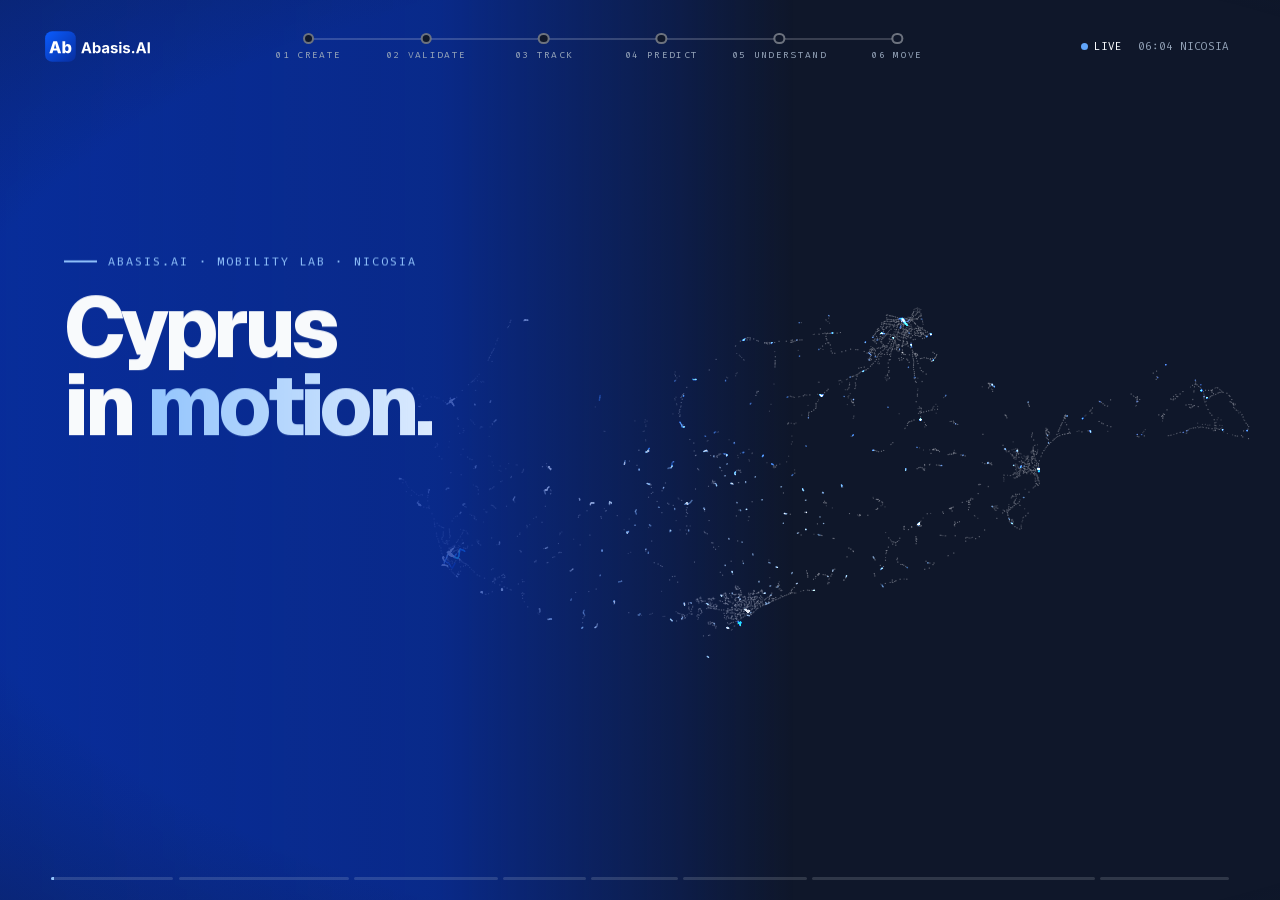
==== show/index.html @ db2552d0 "Cyprus in Motion expo kit: website, show, game and print Showcase site with all 12 Abasis.AI transpo" ====
<!doctype html>
<html lang="en">
<head>
<meta charset="utf-8">
<meta name="viewport" content="width=device-width, initial-scale=1">
<title>Cyprus in Motion — Show</title>
<link rel="icon" href="../assets/abasis-icon.svg">
<link rel="stylesheet" href="../expo.css">
<style>
  /* 1u = 1% of a 16:9 frame that fits the screen, so the show scales to any display */
  :root { --u: min(1vw, 1.7778vh); }
  html, body { overflow: hidden; background: var(--night); }
  body { cursor: none; }
  body.cursor { cursor: default; }
  #map { position: fixed; inset: 0; width: 100vw; height: 100vh; }
  #veil, #shade { position: fixed; inset: 0; pointer-events: none; }
  #veil { background: linear-gradient(90deg, rgba(8,46,159,.96) 0%, rgba(8,46,159,.82) 34%, rgba(8,46,159,0) 62%); }
  #shade { background: radial-gradient(90% 80% at 50% 50%, rgba(15,23,42,.72), rgba(15,23,42,.92)); }
  #edge { position: fixed; inset: 0; pointer-events: none; background: radial-gradient(130% 100% at 65% 50%, transparent 55%, rgba(15,23,42,.85) 100%); }

  header { position: fixed; top: calc(var(--u) * 2); left: calc(var(--u) * 4); right: calc(var(--u) * 4); display: flex; align-items: center; justify-content: space-between; z-index: 5; }
  .logo { height: calc(var(--u) * 3.2); margin-left: calc(var(--u) * -.9); }
  #line { position: relative; width: calc(var(--u) * 46); height: calc(var(--u) * 3); }
  #line .rail { position: absolute; left: 0; right: 0; top: calc(var(--u) * .9); height: 2px; background: rgba(248,250,252,.18); }
  #line .stop { position: absolute; top: 0; transform: translateX(-50%); display: flex; flex-direction: column; align-items: center; gap: calc(var(--u) * .35); }
  #line .stop i { width: calc(var(--u) * .9); height: calc(var(--u) * .9); border-radius: 50%; border: 2px solid rgba(248,250,252,.4); background: var(--night); margin-top: calc(var(--u) * .45); }
  #line .stop span { font-family: var(--mono); font-size: calc(var(--u) * .74); letter-spacing: .14em; text-transform: uppercase; color: var(--muted); white-space: nowrap; }
  #line .stop.on i { background: var(--blue); border-color: var(--blue-soft); box-shadow: 0 0 0 calc(var(--u) * .35) rgba(10,92,255,.35); }
  #line .stop.on span { color: var(--ink); }
  #line .bus { position: absolute; top: calc(var(--u) * .05); width: calc(var(--u) * 2.2); height: calc(var(--u) * 1.5); transform: translateX(-50%); border-radius: calc(var(--u) * .35); background: #fff; box-shadow: 0 0 calc(var(--u) * 1) rgba(147,197,253,.8); }
  #line .bus::before { content: ""; position: absolute; left: 12%; right: 12%; top: 22%; height: 32%; background: repeating-linear-gradient(90deg, var(--blue) 0 22%, transparent 22% 33%); }
  #clock { font-family: var(--mono); font-size: calc(var(--u) * .85); color: var(--muted); display: flex; gap: calc(var(--u) * 1.2); align-items: center; min-width: calc(var(--u) * 14); justify-content: flex-end; }
  #clock .live { color: var(--ink); display: inline-flex; align-items: center; gap: calc(var(--u) * .5); }
  #clock .live::before { content: ""; width: calc(var(--u) * .55); height: calc(var(--u) * .55); border-radius: 50%; background: var(--blue-mid); }

  #qr { position: fixed; right: calc(var(--u) * 3); bottom: calc(var(--u) * 2.6); z-index: 5; display: flex; align-items: center; gap: calc(var(--u) * 1); padding: calc(var(--u) * .7); padding-right: calc(var(--u) * 1.4); border-radius: calc(var(--u) * 1); background: rgba(248,250,252,.96); color: var(--on-light); box-shadow: 0 calc(var(--u) * 1) calc(var(--u) * 3) rgba(0,0,0,.35); }
  #qr img { width: calc(var(--u) * 6.2); height: calc(var(--u) * 6.2); display: block; }
  #qr b { display: block; font-size: calc(var(--u) * 1.05); letter-spacing: -.01em; }
  #qr span { font-family: var(--mono); font-size: calc(var(--u) * .7); color: #475569; }

  footer { position: fixed; left: calc(var(--u) * 4); right: calc(var(--u) * 4); bottom: calc(var(--u) * 1.6); display: flex; gap: calc(var(--u) * .4); z-index: 5; }
  footer div { height: 3px; background: rgba(248,250,252,.14); border-radius: 3px; overflow: hidden; }
  footer div i { display: block; height: 100%; width: 0; background: var(--blue-soft); }
  #hint { position: fixed; bottom: calc(var(--u) * 2.4); left: calc(var(--u) * 4); font-family: var(--mono); font-size: calc(var(--u) * .7); color: var(--muted); z-index: 6; opacity: 0; }
  body.cursor #hint { opacity: 1; }
  body.paused #hint::after { content: " · PAUSED"; color: var(--accent); }

  /* scene layout */
  .scene { position: fixed; inset: 0; z-index: 4; pointer-events: none; }
  .scene [data-in] { opacity: 0; will-change: opacity, transform; }
  .col-left { position: absolute; left: calc(var(--u) * 5); top: 52%; transform: translateY(-50%); width: calc(var(--u) * 41); }
  .col-right { position: absolute; right: calc(var(--u) * 4); top: 49%; transform: translateY(-50%); width: calc(var(--u) * 47); }
  .center { position: absolute; left: 50%; top: 52%; transform: translate(-50%, -50%); width: calc(var(--u) * 86); text-align: center; }
  .kicker { font-size: calc(var(--u) * .92); margin-bottom: calc(var(--u) * 1.6); display: flex; align-items: center; gap: calc(var(--u) * .8); }
  .center .kicker { justify-content: center; }
  .kicker::before { content: ""; width: calc(var(--u) * 2.6); height: 2px; background: currentColor; }
  h1 { font-weight: 800; font-size: calc(var(--u) * 6.6); line-height: .92; letter-spacing: -.055em; margin: 0 0 calc(var(--u) * 2.2); }
  h2 { font-weight: 800; font-size: calc(var(--u) * 3.9); line-height: 1.02; letter-spacing: -.045em; margin: 0 0 calc(var(--u) * 1.9); }
  h1 em, h2 em, .em { font-style: normal; background: linear-gradient(90deg, #93c5fd, #dbeafe); -webkit-background-clip: text; background-clip: text; color: transparent; }
  .lede { font-size: calc(var(--u) * 1.45); line-height: 1.45; color: var(--text-2); margin: 0 0 calc(var(--u) * 2.4); max-width: calc(var(--u) * 39); }
  .center .lede { margin-left: auto; margin-right: auto; max-width: calc(var(--u) * 60); }
  .note { font-family: var(--mono); font-size: calc(var(--u) * .74); color: var(--muted); line-height: 1.65; max-width: calc(var(--u) * 40); }
  .center .note { margin: 0 auto; max-width: calc(var(--u) * 56); }
  .stats { display: flex; gap: calc(var(--u) * 3); margin-bottom: calc(var(--u) * 2.4); }
  .center .stats { justify-content: center; }
  .stat b { display: block; font-weight: 800; font-size: calc(var(--u) * 3.1); letter-spacing: -.045em; font-variant-numeric: tabular-nums; line-height: 1.05; }
  .stat span { font-family: var(--mono); font-size: calc(var(--u) * .74); color: var(--blue-soft); text-transform: uppercase; letter-spacing: .14em; }
  .mega { font-weight: 800; font-size: calc(var(--u) * 7.6); letter-spacing: -.06em; line-height: 1; font-variant-numeric: tabular-nums; }
  .mega-sub { font-family: var(--mono); font-size: calc(var(--u) * 1.05); letter-spacing: .16em; text-transform: uppercase; color: var(--blue-soft); margin: calc(var(--u) * 1) 0 calc(var(--u) * 2.4); }
  .steps { list-style: none; padding: 0; margin: 0 0 calc(var(--u) * 2.2); counter-reset: s; }
  .steps li { display: flex; gap: calc(var(--u) * 1.1); align-items: flex-start; font-size: calc(var(--u) * 1.32); line-height: 1.38; margin-bottom: calc(var(--u) * 1.05); }
  .steps li::before { counter-increment: s; content: counter(s); flex: none; width: calc(var(--u) * 2.1); height: calc(var(--u) * 2.1); border-radius: 50%; background: var(--blue); display: grid; place-items: center; font-family: var(--mono); font-size: calc(var(--u) * .85); font-weight: 600; margin-top: calc(var(--u) * -.15); }
  .pill { display: inline-flex; align-items: center; gap: calc(var(--u) * .6); font-family: var(--mono); font-size: calc(var(--u) * .78); padding: calc(var(--u) * .5) calc(var(--u) * 1.1); border-radius: 99px; background: rgba(147,197,253,.14); color: var(--blue-pale); border: 1px solid rgba(147,197,253,.32); margin: 0 calc(var(--u) * .6) calc(var(--u) * 1.4) 0; }
  .pill::before { content: ""; width: calc(var(--u) * .55); height: calc(var(--u) * .55); border-radius: 50%; background: var(--blue-mid); }
  .chip { display: inline-block; font-family: var(--mono); font-size: calc(var(--u) * .78); padding: calc(var(--u) * .45) calc(var(--u) * .9); border-radius: calc(var(--u) * .4); background: var(--ink); color: var(--on-light); font-weight: 600; }

  /* media frames */
  .browser { border-radius: calc(var(--u) * .9); overflow: hidden; background: #0b1220; box-shadow: 0 calc(var(--u) * 3) calc(var(--u) * 7) rgba(0,0,0,.55), 0 0 0 1px rgba(255,255,255,.1); }
  .browser .bar { height: calc(var(--u) * 2.2); display: flex; align-items: center; gap: calc(var(--u) * .5); padding: 0 calc(var(--u) * 1); background: #1e293b; }
  .browser .bar i { width: calc(var(--u) * .72); height: calc(var(--u) * .72); border-radius: 50%; background: #475569; }
  .browser .bar span { margin-left: calc(var(--u) * 1); flex: 1; height: calc(var(--u) * 1.35); border-radius: calc(var(--u) * .7); background: #0f172a; font-family: var(--mono); font-size: calc(var(--u) * .72); color: var(--text-2); display: flex; align-items: center; padding-left: calc(var(--u) * 1); }
  .browser .view { position: relative; aspect-ratio: 16 / 10; overflow: hidden; background: #fff; }
  .browser .view > * { position: absolute; inset: 0; width: 100%; height: 100%; object-fit: cover; object-position: top; }
  .paper { background: #fff; border-radius: calc(var(--u) * .4); box-shadow: 0 calc(var(--u) * 3) calc(var(--u) * 6) rgba(0,0,0,.5); overflow: hidden; }
  .paper img { display: block; width: 100%; }
  .caption { font-family: var(--mono); font-size: calc(var(--u) * .74); color: var(--blue-soft); margin-top: calc(var(--u) * 1); }

  .phone { position: absolute; width: calc(var(--u) * 17); height: calc(var(--u) * 32); border-radius: calc(var(--u) * 2.6); border: calc(var(--u) * .55) solid #334155; background: var(--night); box-shadow: 0 calc(var(--u) * 3) calc(var(--u) * 6) rgba(0,0,0,.6); overflow: hidden; color: var(--ink); }
  .phone .ph-top { height: calc(var(--u) * 3.6); display: flex; align-items: flex-end; justify-content: center; padding-bottom: calc(var(--u) * .5); font-family: var(--mono); font-size: calc(var(--u) * .66); color: var(--muted); letter-spacing: .12em; }
  .phone .ph-card { margin: calc(var(--u) * .7) calc(var(--u) * .9); padding: calc(var(--u) * .9) calc(var(--u) * 1); border-radius: calc(var(--u) * 1); background: rgba(248,250,252,.07); }
  .phone .ph-card small { display: block; font-family: var(--mono); font-size: calc(var(--u) * .6); color: var(--muted); text-transform: uppercase; letter-spacing: .12em; margin-bottom: calc(var(--u) * .3); }
  .phone .ph-card b { font-size: calc(var(--u) * 1.15); letter-spacing: -.02em; }
  .phone .ph-go { margin: calc(var(--u) * 1) calc(var(--u) * .9); padding: calc(var(--u) * 1) 0; border-radius: 99px; background: var(--blue); text-align: center; font-weight: 700; font-size: calc(var(--u) * 1); }
  .phone .ph-log { font-family: var(--mono); font-size: calc(var(--u) * .62); line-height: 1.8; color: var(--blue-soft); padding: 0 calc(var(--u) * 1.2); white-space: pre; }
  .tag-illus { position: absolute; top: calc(var(--u) * -2.4); left: 50%; transform: translateX(-50%); font-family: var(--mono); font-size: calc(var(--u) * .62); letter-spacing: .14em; color: var(--muted); white-space: nowrap; }

  /* chapter cards */
  .chapter .cc-num { font-weight: 800; font-size: calc(var(--u) * 15); line-height: .8; letter-spacing: -.06em; color: transparent; -webkit-text-stroke: calc(var(--u) * .14) rgba(147,197,253,.75); }
  .chapter .cc-title { font-weight: 800; font-size: calc(var(--u) * 7); letter-spacing: -.055em; line-height: 1; margin: calc(var(--u) * 1.2) 0 calc(var(--u) * 1.4); }
  .chapter .cc-line { font-size: calc(var(--u) * 1.9); color: var(--text-2); margin: 0 0 calc(var(--u) * 2.4); letter-spacing: -.01em; }
  .chapter .cc-projects { display: inline-flex; gap: calc(var(--u) * .8); flex-wrap: wrap; justify-content: center; }

  /* the line diagram */
  .bigline { position: relative; height: calc(var(--u) * 18); margin: calc(var(--u) * 4) calc(var(--u) * 5) 0; }
  .bigline .track { position: absolute; left: 0; right: 0; top: calc(var(--u) * 2.2); height: calc(var(--u) * .5); border-radius: 99px; background: rgba(248,250,252,.15); }
  .bigline .fill { height: 100%; border-radius: 99px; background: linear-gradient(90deg, var(--blue), var(--blue-soft)); width: 0; }
  .bigline .stop { position: absolute; top: 0; transform: translateX(-50%); width: calc(var(--u) * 14); text-align: center; }
  .bigline .stop i { display: block; margin: calc(var(--u) * 1.1) auto calc(var(--u) * 1.4); width: calc(var(--u) * 2.6); height: calc(var(--u) * 2.6); border-radius: 50%; background: var(--night); border: calc(var(--u) * .4) solid rgba(248,250,252,.35); }
  .bigline .stop b { display: block; font-family: var(--mono); font-size: calc(var(--u) * .9); color: var(--blue-soft); letter-spacing: .1em; }
  .bigline .stop strong { display: block; font-size: calc(var(--u) * 2.1); letter-spacing: -.04em; margin: calc(var(--u) * .3) 0 calc(var(--u) * .5); }
  .bigline .stop span { display: block; font-size: calc(var(--u) * 1.05); color: var(--text-2); line-height: 1.35; }
  .bigline .bus { position: absolute; top: calc(var(--u) * .9); width: calc(var(--u) * 4.6); height: calc(var(--u) * 3); transform: translateX(-50%); border-radius: calc(var(--u) * .7); background: #fff; box-shadow: 0 0 calc(var(--u) * 2.4) rgba(147,197,253,.9); }
  .bigline .bus::before { content: ""; position: absolute; left: 10%; right: 10%; top: 20%; height: 34%; background: repeating-linear-gradient(90deg, var(--blue) 0 21%, transparent 21% 33%); }

  /* create */
  .collage { position: relative; height: calc(var(--u) * 38); }
  .card { position: absolute; border-radius: calc(var(--u) * 1); background: rgba(15,23,42,.92); border: 1px solid rgba(147,197,253,.25); box-shadow: 0 calc(var(--u) * 2) calc(var(--u) * 5) rgba(0,0,0,.5); overflow: hidden; }
  .card .hd { font-family: var(--mono); font-size: calc(var(--u) * .7); letter-spacing: .1em; text-transform: uppercase; color: var(--blue-soft); padding: calc(var(--u) * .9) calc(var(--u) * 1.1); border-bottom: 1px solid rgba(147,197,253,.18); display: flex; justify-content: space-between; }
  .sheet table { border-collapse: collapse; width: 100%; font-family: var(--mono); font-size: calc(var(--u) * .78); }
  .sheet td, .sheet th { padding: calc(var(--u) * .42) calc(var(--u) * 1.1); text-align: left; border-bottom: 1px solid rgba(248,250,252,.07); }
  .sheet th { color: var(--muted); font-weight: 400; }
  .zip ul { list-style: none; margin: 0; padding: calc(var(--u) * .7) calc(var(--u) * 1.1); font-family: var(--mono); font-size: calc(var(--u) * .8); line-height: 2; }
  .zip li::before { content: "✓"; color: var(--blue-mid); margin-right: calc(var(--u) * .7); }
  .flow-arrow { position: absolute; font-size: calc(var(--u) * 2.4); color: var(--blue-soft); }

  /* validate */
  .race { width: calc(var(--u) * 70); margin: calc(var(--u) * 2.6) auto calc(var(--u) * 2.2); text-align: left; }
  .race .rt { font-family: var(--mono); font-size: calc(var(--u) * .85); color: var(--blue-soft); margin-bottom: calc(var(--u) * 1.6); letter-spacing: .06em; }
  .lane { display: grid; grid-template-columns: calc(var(--u) * 15) 1fr calc(var(--u) * 9); align-items: center; gap: calc(var(--u) * 1.4); margin-bottom: calc(var(--u) * 1.5); font-size: calc(var(--u) * 1.3); }
  .lane .tr { height: calc(var(--u) * 2.2); border-radius: 99px; background: rgba(248,250,252,.08); overflow: hidden; }
  .lane .tr div { height: 100%; width: 0; border-radius: 99px; }
  .lane b { font-family: var(--mono); font-size: calc(var(--u) * 1.4); text-align: right; font-variant-numeric: tabular-nums; }
  .speedup { font-weight: 800; font-size: calc(var(--u) * 5.4); letter-spacing: -.05em; }
  .surfaces { display: grid; grid-template-columns: 1fr 1fr; gap: calc(var(--u) * .8); margin-bottom: calc(var(--u) * 2); }
  .surfaces div { padding: calc(var(--u) * .9) calc(var(--u) * 1.1); border-radius: calc(var(--u) * .7); background: rgba(15,23,42,.6); border: 1px solid rgba(147,197,253,.22); font-size: calc(var(--u) * 1.15); }
  .surfaces div small { display: block; font-family: var(--mono); font-size: calc(var(--u) * .66); color: var(--blue-soft); margin-top: calc(var(--u) * .2); }

  /* track & predict */
  .features { display: grid; grid-template-columns: 1fr 1fr; gap: calc(var(--u) * 1.2); }
  .feature { padding: calc(var(--u) * 1.8) calc(var(--u) * 1.6); border-radius: calc(var(--u) * 1.1); background: rgba(15,23,42,.88); border: 1px solid rgba(147,197,253,.22); }
  .feature b { display: block; font-size: calc(var(--u) * 1.5); letter-spacing: -.02em; margin-bottom: calc(var(--u) * .6); }
  .feature span { font-size: calc(var(--u) * 1.05); color: var(--text-2); line-height: 1.45; }
  .feature .ic { width: calc(var(--u) * 2.6); height: calc(var(--u) * 2.6); border-radius: calc(var(--u) * .7); background: var(--blue); margin-bottom: calc(var(--u) * 1.1); display: grid; place-items: center; font-family: var(--mono); font-weight: 600; font-size: calc(var(--u) * 1); }
  .pipe { position: relative; display: flex; justify-content: space-between; align-items: center; margin: calc(var(--u) * 4) 0 calc(var(--u) * 3.4); }
  .pipe .node { position: relative; z-index: 1; width: calc(var(--u) * 13.4); padding: calc(var(--u) * 1.6) calc(var(--u) * 1); border-radius: calc(var(--u) * 1.1); background: rgba(15,23,42,.95); border: 1px solid rgba(147,197,253,.3); }
  .pipe .node b { display: block; font-size: calc(var(--u) * 1.35); letter-spacing: -.02em; margin-bottom: calc(var(--u) * .5); }
  .pipe .node span { font-size: calc(var(--u) * .95); color: var(--text-2); line-height: 1.4; display: block; }
  .pipe .node em { display: block; font-style: normal; font-family: var(--mono); font-size: calc(var(--u) * .7); color: var(--blue-soft); margin-bottom: calc(var(--u) * .7); letter-spacing: .1em; }
  .pipe .wire { position: absolute; left: calc(var(--u) * 6); right: calc(var(--u) * 6); top: 50%; height: 2px; background: rgba(147,197,253,.35); }
  .pipe .pkt { position: absolute; top: 50%; width: calc(var(--u) * .9); height: calc(var(--u) * .9); margin: calc(var(--u) * -.45) 0 0 calc(var(--u) * -.45); border-radius: 50%; background: #fff; box-shadow: 0 0 calc(var(--u) * 1) var(--blue-mid); }

  /* understand */
  table.tt { border-collapse: collapse; font-size: calc(var(--u) * 1.15); margin-bottom: calc(var(--u) * 1.8); width: 100%; }
  table.tt th { font-family: var(--mono); font-weight: 400; font-size: calc(var(--u) * .7); color: var(--blue-soft); text-transform: uppercase; letter-spacing: .12em; text-align: left; padding: 0 calc(var(--u) * .8) calc(var(--u) * .8) 0; }
  table.tt td { padding: calc(var(--u) * .55) calc(var(--u) * .8) calc(var(--u) * .55) 0; border-top: 1px solid rgba(248,250,252,.1); font-variant-numeric: tabular-nums; }
  table.tt td.hl { font-weight: 700; color: #fff; }
  table.tt td.d { font-family: var(--mono); color: var(--blue-soft); }
  .punct { width: calc(var(--u) * 46); }
  .prow { display: grid; grid-template-columns: calc(var(--u) * 4.2) 1fr calc(var(--u) * 7); align-items: center; gap: calc(var(--u) * 1.2); margin-bottom: calc(var(--u) * 1.05); }
  .prow .rn { height: calc(var(--u) * 2.4); border-radius: calc(var(--u) * .5); background: var(--ink); color: var(--on-light); font-weight: 800; display: grid; place-items: center; font-size: calc(var(--u) * 1.2); }
  .prow .pb { display: flex; height: calc(var(--u) * 2.4); border-radius: calc(var(--u) * .5); overflow: hidden; background: rgba(248,250,252,.06); }
  .prow .pb div { height: 100%; width: 0; }
  .prow b { font-family: var(--mono); font-size: calc(var(--u) * 1.05); text-align: right; }
  .legend { display: flex; gap: calc(var(--u) * 2); font-size: calc(var(--u) * 1); color: var(--text-2); margin-bottom: calc(var(--u) * 2); }
  .legend i { display: inline-block; width: calc(var(--u) * .9); height: calc(var(--u) * .9); border-radius: 2px; margin-right: calc(var(--u) * .5); vertical-align: -1px; }
  .split { display: flex; height: calc(var(--u) * 3.4); border-radius: calc(var(--u) * .6); overflow: hidden; margin-bottom: calc(var(--u) * 1.3); width: calc(var(--u) * 40); }
  .split div { display: flex; align-items: center; padding: 0 calc(var(--u) * .9); font-family: var(--mono); font-size: calc(var(--u) * .9); font-weight: 600; color: var(--on-light); width: 0; white-space: nowrap; overflow: hidden; }
  .bars .lane { grid-template-columns: calc(var(--u) * 15) 1fr calc(var(--u) * 7); }

  /* move */
  .chart { padding: calc(var(--u) * 1.8); border-radius: calc(var(--u) * 1.2); background: rgba(15,23,42,.92); border: 1px solid rgba(147,197,253,.22); }
  .chart .hd { font-family: var(--mono); font-size: calc(var(--u) * .74); color: var(--blue-soft); letter-spacing: .1em; text-transform: uppercase; margin-bottom: calc(var(--u) * 1.4); }
  .hours { display: flex; align-items: flex-end; gap: calc(var(--u) * .35); height: calc(var(--u) * 14); }
  .hours div { flex: 1; background: linear-gradient(180deg, var(--blue-soft), var(--blue)); border-radius: calc(var(--u) * .25) calc(var(--u) * .25) 0 0; height: 0; }
  .hours-axis { display: flex; justify-content: space-between; font-family: var(--mono); font-size: calc(var(--u) * .66); color: var(--muted); margin-top: calc(var(--u) * .5); }
  .days { display: flex; gap: calc(var(--u) * .6); margin-top: calc(var(--u) * 1.8); }
  .days div { flex: 1; text-align: center; padding: calc(var(--u) * .7) 0; border-radius: calc(var(--u) * .6); background: rgba(248,250,252,.06); }
  .days b { display: block; font-size: calc(var(--u) * 1.3); font-variant-numeric: tabular-nums; }
  .days span { font-family: var(--mono); font-size: calc(var(--u) * .62); color: var(--muted); }
  .flow { display: flex; flex-direction: column; gap: calc(var(--u) * 1); }
  .flow .fs { display: grid; grid-template-columns: calc(var(--u) * 3.4) 1fr; gap: calc(var(--u) * 1.2); align-items: center; padding: calc(var(--u) * 1.2) calc(var(--u) * 1.4); border-radius: calc(var(--u) * 1); background: rgba(15,23,42,.9); border: 1px solid rgba(147,197,253,.22); }
  .flow .fs i { width: calc(var(--u) * 3.4); height: calc(var(--u) * 3.4); border-radius: calc(var(--u) * .8); background: var(--blue); display: grid; place-items: center; font-style: normal; font-family: var(--mono); font-weight: 600; font-size: calc(var(--u) * 1.1); }
  .flow .fs b { display: block; font-size: calc(var(--u) * 1.3); letter-spacing: -.02em; }
  .flow .fs span { font-size: calc(var(--u) * .98); color: var(--text-2); }
  .slots { display: grid; grid-template-columns: repeat(3, 1fr); gap: calc(var(--u) * .5); margin: calc(var(--u) * .4) calc(var(--u) * .9); }
  .slots span { text-align: center; padding: calc(var(--u) * .65) 0; border-radius: calc(var(--u) * .6); background: rgba(248,250,252,.07); font-family: var(--mono); font-size: calc(var(--u) * .8); }
  .slots span.on { background: var(--blue); color: #fff; font-weight: 600; }
  .ring { position: relative; width: calc(var(--u) * 36); height: calc(var(--u) * 36); margin: 0 auto; }
  .ring .core { position: absolute; left: 50%; top: 50%; transform: translate(-50%, -50%); width: calc(var(--u) * 13); height: calc(var(--u) * 13); border-radius: 50%; background: radial-gradient(circle at 35% 30%, var(--blue), var(--blue-deep)); display: grid; place-items: center; text-align: center; font-weight: 800; font-size: calc(var(--u) * 1.7); letter-spacing: -.03em; box-shadow: 0 0 calc(var(--u) * 5) rgba(10,92,255,.5); }
  .ring .mod { position: absolute; transform: translate(-50%, -50%); width: calc(var(--u) * 12); }
  .ring .mod > div { padding: calc(var(--u) * 1) calc(var(--u) * .8); border-radius: calc(var(--u) * .9); background: rgba(15,23,42,.94); border: 1px solid rgba(147,197,253,.3); text-align: center; font-size: calc(var(--u) * 1.08); font-weight: 600; }
  .ring svg { position: absolute; inset: 0; }

  /* finale */
  .city { position: absolute; left: calc(var(--u) * 5); bottom: calc(var(--u) * 12); font-weight: 800; font-size: calc(var(--u) * 7); letter-spacing: -.055em; }
  .recap { display: grid; grid-template-columns: repeat(4, 1fr); gap: calc(var(--u) * .9); margin: calc(var(--u) * 2.4) 0 calc(var(--u) * 1.6); text-align: left; }
  .recap div { padding: calc(var(--u) * 1.1) calc(var(--u) * 1.2); border-radius: calc(var(--u) * 1); background: rgba(15,23,42,.9); border: 1px solid rgba(147,197,253,.22); }
  .recap small { font-family: var(--mono); font-size: calc(var(--u) * .64); color: var(--blue-soft); letter-spacing: .12em; text-transform: uppercase; }
  .recap b { display: block; font-size: calc(var(--u) * 1.4); letter-spacing: -.025em; margin: calc(var(--u) * .4) 0 calc(var(--u) * .3); }
  .recap span { font-size: calc(var(--u) * .92); color: var(--text-2); line-height: 1.35; display: block; }
  .qrcard { display: inline-flex; flex-direction: column; align-items: center; gap: calc(var(--u) * .8); padding: calc(var(--u) * 1.2); border-radius: calc(var(--u) * 1.4); background: #fff; color: var(--on-light); box-shadow: 0 calc(var(--u) * 2) calc(var(--u) * 6) rgba(0,0,0,.45); }
  .qrcard img { width: calc(var(--u) * 15); height: calc(var(--u) * 15); display: block; }
  .qrcard b { font-size: calc(var(--u) * 1.25); letter-spacing: -.02em; }
  .qrcard span { font-family: var(--mono); font-size: calc(var(--u) * .7); color: #475569; margin-top: calc(var(--u) * -.6); }
  .qrs { display: flex; gap: calc(var(--u) * 3); justify-content: center; margin-top: calc(var(--u) * 1); }
  .mini-game { padding: calc(var(--u) * .8) calc(var(--u) * .9); }
  .mini-game .tk { display: flex; border-radius: calc(var(--u) * .8); overflow: hidden; background: #fff; color: var(--on-light); margin-bottom: calc(var(--u) * 1.6); }
  .mini-game .tk b { background: var(--blue); color: #fff; font-size: calc(var(--u) * 2); padding: calc(var(--u) * .5) calc(var(--u) * .9); }
  .mini-game .tk span { padding: calc(var(--u) * .6) calc(var(--u) * .7); font-size: calc(var(--u) * .78); font-weight: 600; line-height: 1.3; flex: 1; }
  .mini-game .tk em { font-style: normal; background: var(--blue-deep); color: #fff; padding: calc(var(--u) * .5) calc(var(--u) * .7); font-weight: 800; font-size: calc(var(--u) * 1.3); display: grid; place-items: center; }
  .mini-game .q { font-size: calc(var(--u) * .9); text-align: center; margin-bottom: calc(var(--u) * .8); color: var(--text-2); }
  .mini-game .g { text-align: center; font-weight: 800; font-size: calc(var(--u) * 2.2); font-variant-numeric: tabular-nums; margin-bottom: calc(var(--u) * 1.4); }
  .mini-game .ax { position: relative; height: calc(var(--u) * 1); border-radius: 99px; background: linear-gradient(90deg, #dbeafe, #60a5fa, #0a5cff); opacity: .5; margin: calc(var(--u) * 2.4) 0 calc(var(--u) * 2.2); }
  .mini-game .mk { position: absolute; top: 50%; width: calc(var(--u) * 2); height: calc(var(--u) * 2); margin: calc(var(--u) * -1) 0 0 calc(var(--u) * -1); border-radius: 50%; }
  .mini-game .btn { text-align: center; padding: calc(var(--u) * .9) 0; border-radius: 99px; background: var(--blue); font-weight: 700; font-size: calc(var(--u) * .95); }
</style>
</head>
<body>
<canvas id="map"></canvas>
<div id="veil"></div>
<div id="shade"></div>
<div id="edge"></div>
<header>
  <img class="logo" src="../assets/abasis-logo-white.svg" alt="Abasis.AI">
  <nav id="line"><div class="rail"></div></nav>
  <div id="clock"></div>
</header>
<main id="stage"></main>
<aside id="qr"><img src="../assets/qr-play.svg" alt="QR code: play Beat the Bus"><div><b>Play Beat the Bus</b><span>Scan with your phone</span></div></aside>
<footer id="progress"></footer>
<div id="hint">SPACE pause · ← → scenes · 1–6 chapters · F fullscreen</div>

<script src="../data/network.js"></script>
<script src="../data/overlays.js"></script>
<script src="../data/timetable.js"></script>
<script src="../data/projects.js"></script>
<script src="../map.js"></script>
<script>
(() => {
  'use strict';
  const $ = s => document.querySelector(s);
  const P = new URLSearchParams(location.search);
  const RENDER = P.has('render');
  const clamp = (v, a = 0, b = 1) => Math.max(a, Math.min(b, v));
  const lerp = (a, b, k) => a + (b - a) * k;
  const ease = t => t < .5 ? 4 * t * t * t : 1 - Math.pow(-2 * t + 2, 3) / 2;
  const easeOut = t => 1 - Math.pow(1 - t, 3);
  const fmt = n => Math.round(n).toLocaleString('en-US');
  const hhmm = s => { const m = Math.round(s / 60); return String(Math.floor(m / 60) % 24).padStart(2, '0') + ':' + String(m % 60).padStart(2, '0'); };
  const O = window.OVERLAYS, C = window.NETWORK.counts, TT = window.TIMETABLE, CH = window.CHAPTERS;
  const PR = Object.fromEntries(window.PROJECTS.map(p => [p.id, p]));
  const MOF = O.places.mof;

  const map = createMap($('#map'), window.NETWORK, { overlays: { kapnos: O.kapnos, limassol: O.limassol } });
  const GHOST = map.nicosiaShape(MOF);

  // ---------- camera targets (depend on screen aspect, so recomputed on resize) ----------
  let CAM = {};
  function computeCams() {
    const right = { left: .5, right: .95, top: .17, bottom: .86 };
    const b = map.bounds;
    CAM = {
      island: map.fit(b.island, { left: .04, right: .96, top: .14, bottom: .9 }),
      islandRight: map.fit(b.island, { left: .38, right: .98, top: .2, bottom: .88 }),
      islandWide: map.fit(b.island, { left: .3, right: 1.02, top: .12, bottom: .92 }),
      mof: map.point(MOF.x, MOF.y, 820, { fx: .7, fy: .52 }),
      nicosia: map.fit(b.Nicosia, right),
      nicosiaWide: map.fit(b.Nicosia, { left: .25, right: .98, top: .12, bottom: .92 }),
      limassol: map.fit(b.Limassol, { left: .3, right: .98, top: .14, bottom: .9 }),
      kapnos: map.fit(map.feeds.kapnos.bounds, { left: .5, right: .93, top: .2, bottom: .84 }),
      shuttle: map.fit(map.feeds.limassol.bounds, { left: .5, right: .93, top: .24, bottom: .8 }),
      school: map.fit(map.schoolBounds(), { left: .48, right: .76, top: .2, bottom: .84 }),
      ghost: map.fit(map.lineBounds(GHOST), { left: .52, right: .94, top: .2, bottom: .84 }),
      Nicosia: map.fit(b.Nicosia, { left: .25, right: .97, top: .14, bottom: .9 }),
      Larnaca: map.fit(b.Larnaca, { left: .25, right: .97, top: .14, bottom: .9 }),
      Paphos: map.fit(b.Paphos, { left: .25, right: .97, top: .14, bottom: .9 }),
      Famagusta: map.fit(b.Famagusta, { left: .25, right: .97, top: .14, bottom: .9 }),
      Limassol: map.fit(b.Limassol, { left: .25, right: .97, top: .14, bottom: .9 })
    };
  }
  computeCams();

  // ---------- reusable markup ----------
  const steps = (list, start, gap = 650) => `<ol class="steps">${list.map((s, i) => `<li data-in="${start + i * gap}">${s}</li>`).join('')}</ol>`;
  const stats = (list, at) => `<div class="stats" data-in="${at}">${list.map(([v, l]) => `<div class="stat"><b>${v}</b><span>${l}</span></div>`).join('')}</div>`;
  const kick = (text, at = 200) => `<div class="kicker" data-in="${at}">${text}</div>`;
  const browser = (url, inner, at = 600, fx = 'tilt') => `<div class="browser" data-in="${at}" data-fx="${fx}"><div class="bar"><i></i><i></i><i></i><span>${url}</span></div><div class="view">${inner}</div></div>`;
  const chapterCard = (i, projects) => ({
    id: CH[i].id + '-card', ch: i, dur: 8000, veil: 0, shade: .55, speed: .6,
    html: `<div class="center chapter">
      <div class="cc-num" data-in="100" data-fx="scale">${CH[i].n}</div>
      <div class="cc-title" data-in="350">${CH[i].title}</div>
      <p class="cc-line" data-in="900">${CH[i].line}</p>
      <div class="cc-projects" data-in="1500">${projects.map(p => `<span class="pill">${p}</span>`).join('')}</div>
    </div>`
  });

  // kapnos mini map as inline SVG (real route shapes)
  const kapnosSvg = (() => {
    const b = map.feeds.kapnos.bounds, pad = 120, w = b[2] - b[0] + pad * 2, h = b[3] - b[1] + pad * 2;
    const lines = O.kapnos.lines.map(l => { let d = ''; for (let i = 0; i < l.p.length; i += 2) d += (i ? 'L' : 'M') + (l.p[i] - b[0] + pad) + ' ' + (l.p[i + 1] - b[1] + pad); return `<path d="${d}"/>`; }).join('');
    const stops = O.kapnos.stops.map(s => `<circle cx="${s.x - b[0] + pad}" cy="${s.y - b[1] + pad}" r="52"/>`).join('');
    return `<svg viewBox="0 0 ${w} ${h}" style="width:100%;display:block"><g fill="none" stroke="#93c5fd" stroke-width="40" stroke-linecap="round" stroke-linejoin="round" opacity=".9">${lines}</g><g fill="#0a5cff" stroke="#fff" stroke-width="14">${stops}</g></svg>`;
  })();
  const kSample = O.kapnos.sample.departures.filter(r => r.dep >= '07:00').slice(0, 7);

  // route 11 at Ministry of Finance: published vs typical observed (real data)
  const ttRows = TT.rows.filter(r => r.route_short_name === '11' && r.sufficient_history && r.scheduled_seconds >= 6 * 3600).slice(0, 7);
  const sign = m => (m < 0 ? '−' : '+') + Math.abs(m).toFixed(1);
  const punct = [...O.punctuality.routes].sort((a, b) => b.within - a.within);
  const bike = O.bikestat, hmax = Math.max(...bike.hourly);

  // ---------- the show ----------
  const SCENES = [
    { id: 'open', ch: -1, dur: 15000, veil: 1, shade: 0, cam: [[0, 'prev'], [2200, 'islandRight']],
      map: t => ({ reveal: clamp(t / 7000), busAlpha: clamp((t - 6500) / 1500) }),
      html: `<div class="col-left">
        ${kick('Abasis.AI · Mobility Lab · Nicosia', 300)}
        <h1 data-in="600">Cyprus<br>in <em>motion.</em></h1>
        <p class="lede" data-in="1500">We build the data tools that make public transport easier to plan, check and trust.</p>
        <div class="stats" data-in="2400">
          <div class="stat"><b data-count="${C.routes}" data-at="2400">0</b><span>bus routes</span></div>
          <div class="stat"><b data-count="${C.stops}" data-at="2400">0</b><span>stops</span></div>
          <div class="stat"><b data-count="${C.trips}" data-at="2400">0</b><span>scheduled trips</span></div>
        </div>
        <div class="note" data-in="4200">Every line on this map is a real route shape from the public GTFS feeds of Cyprus’s 7 bus operators.</div>
      </div>` },

    { id: 'archive', ch: -1, dur: 13000, veil: 1, shade: 0, speed: 5, cam: [[0, 'prev'], [11000, 'islandWide']],
      html: `<div class="col-left">
        ${kick('The archive · since 21 July 2026')}
        <div class="mega" data-in="400"><span data-count="51698134" data-at="600" data-dur="5200">0</span></div>
        <div class="mega-sub" data-in="700">bus GPS positions recorded</div>
        <p class="lede" data-in="1600">Every public bus in Cyprus, every 30 seconds. From those points we rebuild what actually happened at each stop.</p>
        ${stats([['11.9M', 'stop passages'], ['98', 'service days'], ['7', 'operators']], 2600)}
      </div>` },

    { id: 'truth', ch: -1, dur: 16000, veil: 1, shade: 0, speed: .6, cam: [[0, 'prev'], [3400, 'mof']],
      map: t => ({ focus: 'Nicosia', pulse: { x: MOF.x, y: MOF.y, alpha: clamp((t - 2000) / 800) },
        labels: [{ x: MOF.x, y: MOF.y, text: 'Ministry of Finance stop', size: 16, dx: 22, alpha: clamp((t - 2800) / 700) }] }),
      html: `<div class="col-left">
        ${kick('One stop · eight Mondays')}
        <h2 data-in="400">The timetable says 07:00.<br><em>The bus says…</em></h2>
        <p class="lede" data-in="1400">Ministry of Finance, Nicosia: 1,174 GPS-observed passages compared with the published times.</p>
        <div class="split" data-in="3000"><div data-bar="${O.punctuality.overall.within}" data-at="3200" style="background:var(--blue);color:#fff">${Math.round(O.punctuality.overall.within)}% on time</div><div data-bar="${O.punctuality.overall.late}" data-at="3500" style="background:var(--blue-soft)">${Math.round(O.punctuality.overall.late)}% late</div><div data-bar="${O.punctuality.overall.early}" data-at="3800" style="background:var(--blue-pale)">${Math.round(O.punctuality.overall.early)}%</div></div>
        <div class="legend" data-in="3600"><span><i style="background:var(--blue)"></i>−1 to +5 min</span><span><i style="background:var(--blue-soft)"></i>over 5 min late</span><span><i style="background:var(--blue-pale)"></i>over 1 min early</span></div>
        <div class="note" data-in="4600">Median delay ${O.punctuality.overall.median.toFixed(1)} min · Sept 7 – Oct 26, 2026 · GPS passages are not boarding records</div>
      </div>` },

    { id: 'line', ch: -1, dur: 12500, veil: 0, shade: .62, speed: .8, cam: [[0, 'prev'], [3000, 'island']],
      html: `<div class="center">
        ${kick('How we work', 200)}
        <h2 data-in="400">Six stops. <em>One line.</em></h2>
        <div class="bigline" data-in="900">
          <div class="track"><div class="fill"></div></div>
          ${CH.map((c, i) => `<div class="stop" style="left:${i * 20}%"><i></i><b>${c.n}</b><strong>${c.title}</strong><span>${['Spreadsheet → standard feed', 'Errors caught before riders see them', 'Live buses from a phone', 'Fill the GPS gaps', 'What really happens', 'Cars, bikes, exams & AI'][i]}</span></div>`).join('')}
          <div class="bus"></div>
        </div>
      </div>`,
      update(t, root) {
        const k = ease(clamp((t - 1700) / 8600));
        root.querySelector('.bigline .bus').style.left = (k * 100) + '%';
        root.querySelector('.bigline .fill').style.width = (k * 100) + '%';
        root.querySelectorAll('.bigline .stop i').forEach((el, i) => {
          const lit = k * 5 >= i - .02;
          el.style.background = lit ? 'var(--blue)' : 'var(--night)';
          el.style.borderColor = lit ? 'var(--blue-soft)' : 'rgba(248,250,252,.35)';
        });
      } },

    // 01 CREATE
    chapterCard(0, ['GTFS Web Editor', 'Kapnos Airport Shuttle', 'Limassol Airport Express']),
    { id: 'kapnos-how', ch: 0, dur: 13500, veil: 1, shade: .2, speed: .6, cam: [[0, 'prev'], [4000, 'kapnos']],
      map: () => ({ dim: .45, busAlpha: .3 }),
      html: `<div class="col-left">
        ${kick('Create · GTFS Web Editor')}
        <h2 data-in="400">From spreadsheet<br>to <em>standard feed.</em></h2>
        <p class="lede" data-in="1100">${PR.kapnos.problem}</p>
        ${steps(PR.kapnos.steps, 2200)}
      </div>
      <div class="col-right"><div class="collage">
        <div class="card sheet" data-in="1400" data-fx="left" style="left:0;top:0;width:calc(var(--u)*21)">
          <div class="hd"><span>R1 · Nicosia → Larnaca Airport</span><span>Mon 6 Jul</span></div>
          <table><tr><th>depart</th><th>arrive</th><th>stop</th></tr>${kSample.map(r => `<tr><td>${r.dep}</td><td>${r.arr}</td><td>LCA</td></tr>`).join('')}</table>
        </div>
        <div class="flow-arrow" data-in="2600" style="left:calc(var(--u)*22.4);top:calc(var(--u)*8)">→</div>
        <div class="card" data-in="2900" data-fx="scale" style="right:0;top:calc(var(--u)*3);width:calc(var(--u)*23)">
          <div class="hd"><span>Map editor</span><span>4 routes · 12 stops</span></div>
          <div style="padding:calc(var(--u)*1)">${kapnosSvg}</div>
        </div>
        <div class="flow-arrow" data-in="4200" style="left:calc(var(--u)*20);top:calc(var(--u)*25)">↙</div>
        <div class="card zip" data-in="4500" data-fx="up" style="left:calc(var(--u)*4);top:calc(var(--u)*24);width:calc(var(--u)*17)">
          <div class="hd"><span>kapnos_gtfs.zip</span><span>✓ valid</span></div>
          <ul>${['agency.txt', 'stops.txt', 'routes.txt', 'trips.txt', 'stop_times.txt', 'shapes.txt'].map((f, i) => `<li data-in="${4900 + i * 260}">${f}</li>`).join('')}</ul>
        </div>
      </div></div>` },
    { id: 'editor-clip', ch: 0, dur: 28500, veil: 1, shade: .35, speed: .5, cam: [[0, 'prev'], [3000, 'islandWide']],
      map: () => ({ dim: .6 }),
      html: `<div class="col-left" style="width:calc(var(--u)*36)">
        ${kick('Create · GTFS Web Editor')}
        <h2 data-in="400">Edit on a map. <em>Check before you publish.</em></h2>
        <ol class="steps"><li data-in="3100">Every route and stop on a real map</li><li data-in="5000">Edit, reshape or clone a route in two clicks</li><li data-in="12300">Weekly timetables — one tick per day</li><li data-in="23600">A health check before export: 0 errors, 0 warnings</li></ol>
      </div>
      <div class="col-right" style="width:calc(var(--u)*52)">
        ${browser('Transit Editor', `<video data-clip data-at="900" muted playsinline preload="auto" src="../media/gtfs-editor.mp4"></video>`, 600)}
        <div class="caption" data-in="1500">Real capture: the editor with the Kapnos Airport Shuttle routes</div>
      </div>` },
    { id: 'kapnos-map', ch: 0, dur: 15000, veil: 1, shade: 0, speed: .6, cam: [[0, 'prev'], [2500, 'kapnos']],
      map: t => ({ dim: .55, busAlpha: .25, feeds: [{ key: 'kapnos', progress: clamp((t - 900) / 4500), leftLabels: [] }] }),
      html: `<div class="col-left">
        ${kick('Create · Kapnos Airport Shuttle')}
        <h2 data-in="400">Four airport routes, <em>ready for map apps.</em></h2>
        <p class="lede" data-in="1200">Nicosia, Larnaca and Paphos airports, Ayia Napa and Protaras — every trip and every road-following shape in one standard feed.</p>
        <div class="stats" data-in="2200">
          <div class="stat"><b data-count="12" data-at="2200">0</b><span>stops</span></div>
          <div class="stat"><b data-count="5955" data-at="2200">0</b><span>trips</span></div>
          <div class="stat"><b data-count="16076" data-at="2200">0</b><span>stop times</span></div>
        </div>
        <div class="note" data-in="3600">${PR.kapnos.note}</div>
      </div>` },
    { id: 'limassol', ch: 0, dur: 13500, veil: 1, shade: 0, speed: .6, cam: [[0, 'prev'], [2600, 'shuttle']],
      map: t => ({ dim: .55, busAlpha: .25, feeds: [{ key: 'limassol', progress: clamp((t - 900) / 3800), leftLabels: ['Limassol', 'Larnaca Airport'] }] }),
      html: `<div class="col-left">
        ${kick('Create · Limassol Airport Express')}
        <h2 data-in="400">Two airport shuttles, <em>routes, shapes and fares.</em></h2>
        <p class="lede" data-in="1200">${PR.limassol.one}</p>
        ${stats(PR.limassol.numbers, 2300)}
        <span class="pill" data-in="3300">${PR.limassol.status}</span>
      </div>` },

    // 02 VALIDATE
    chapterCard(1, ['GTFS Guru · gtfs.guru']),
    { id: 'guru-clip', ch: 1, dur: 27500, veil: 1, shade: .35, speed: .5, cam: [[0, 'prev'], [3000, 'islandWide']],
      map: () => ({ dim: .6 }),
      html: `<div class="col-left" style="width:calc(var(--u)*36)">
        ${kick('Validate · GTFS Guru')}
        <h2 data-in="400">Drop a feed.<br><em>Know what to fix.</em></h2>
        ${steps(['Runs in the browser — a file you pick never leaves your device', '110 checks name the file, row and field of every issue', 'Every finding links to how to fix it', 'Free and live at gtfs.guru'], 3000, 4200)}
        <span class="pill" data-in="19000">${PR.guru.status}</span>
      </div>
      <div class="col-right" style="width:calc(var(--u)*52)">
        ${browser('gtfs.guru', `<video data-clip data-at="900" muted playsinline preload="auto" src="../media/gtfs-guru.mp4"></video>`, 600)}
        <div class="caption" data-in="1500">Real capture: gtfs.guru validating its demo feed in the browser</div>
      </div>` },
    { id: 'guru-race', ch: 1, dur: 16500, veil: 0, shade: .7, speed: .5, cam: [[0, 'prev'], [3000, 'island']],
      html: `<div class="center">
        ${kick('Validate · GTFS Guru')}
        <h2 data-in="400">Built for <em>big feeds.</em></h2>
        <div class="race" data-in="900">
          <div class="rt">Netherlands national feed · 16.0 million stop-time rows · replay at 5× speed</div>
          <div class="lane"><span>GTFS Guru</span><div class="tr"><div class="g" style="background:linear-gradient(90deg,var(--blue),var(--blue-soft))"></div></div><b class="gt">0.00 s</b></div>
          <div class="lane"><span>Java validator 8.0.1</span><div class="tr"><div class="j" style="background:var(--muted)"></div></div><b class="jt">0.00 s</b></div>
        </div>
        <div class="speedup" style="opacity:0"><span class="em">6.7×</span> faster</div>
        <div class="note" data-in="1200">${PR.guru.note.replace('*', '')}</div>
      </div>`,
      update(t, root) {
        const s = Math.max(0, (t - 1700) / 1000 * 5), g = Math.min(s, 9.75), j = Math.min(s, 65.18);
        root.querySelector('.g').style.width = (g / 65.18 * 100) + '%';
        root.querySelector('.j').style.width = (j / 65.18 * 100) + '%';
        root.querySelector('.gt').textContent = g.toFixed(2) + ' s' + (s >= 9.75 ? ' ✓' : '');
        root.querySelector('.jt').textContent = j.toFixed(2) + ' s' + (s >= 65.18 ? ' ✓' : '');
        const sp = root.querySelector('.speedup'), k = easeOut(clamp((s - 9.75) / 4));
        sp.style.opacity = k * (1 - clamp((t - 15800) / 500)); sp.style.transform = `scale(${.9 + .1 * k})`;
      } },
    { id: 'guru-everywhere', ch: 1, dur: 14500, veil: 1, shade: .3, speed: .5, cam: [[0, 'prev'], [3000, 'islandWide']],
      map: () => ({ dim: .6 }),
      html: `<div class="col-left" style="width:calc(var(--u)*37)">
        ${kick('Validate · GTFS Guru')}
        <h2 data-in="400">One engine. <em>Everywhere.</em></h2>
        <div class="surfaces">${[['Browser', 'WebAssembly, local files'], ['Desktop app', 'drag & drop'], ['Command line', 'with --fix and diff'], ['Python', 'pip package'], ['Web API', 'for platforms'], ['CI / GitHub Action', 'SARIF reports'], ['MCP server', 'for AI assistants'], ['Open source', 'Apache-2.0']].map(([a, b], i) => `<div data-in="${1100 + i * 380}">${a}<small>${b}</small></div>`).join('')}</div>
      </div>
      <div class="col-right" style="width:calc(var(--u)*50);height:calc(var(--u)*40)">
        <div class="browser" data-in="900" data-fx="tilt" style="position:absolute;right:calc(var(--u)*14);top:0;width:calc(var(--u)*32)"><div class="bar"><i></i><i></i><i></i><span>GTFS Guru · desktop</span></div><div class="view" style="aspect-ratio:1080/1020"><img data-kb="in" src="../media/guru-desktop.jpg" alt=""></div></div>
        <div class="browser" data-in="2600" data-fx="tilt" style="position:absolute;right:0;top:calc(var(--u)*17);width:calc(var(--u)*38)"><div class="bar"><i></i><i></i><i></i><span>AI assistant · gtfs-guru MCP</span></div><div class="view" style="aspect-ratio:1848/900"><img data-kb="out" src="../media/guru-mcp.jpg" alt=""></div></div>
      </div>` },

    // 03 TRACK
    chapterCard(2, ['School Bus Tracker']),
    { id: 'school-how', ch: 2, dur: 17000, veil: 1, shade: 0, speed: 1, cam: [[0, 'prev'], [2800, 'school']],
      map: t => ({ focus: 'Limassol', busAlpha: .25, dim: .2, school: { alpha: clamp((t - 1200) / 1000) } }),
      html: `<div class="col-left" style="width:calc(var(--u)*37)">
        ${kick('Track · School Bus Tracker')}
        <h2 data-in="400">Start with the <em>driver’s phone.</em></h2>
        ${steps(PR.schoolbus.steps, 1500, 900)}
        <span class="chip" data-in="5200">Simulated buses on real Limassol routes</span>
      </div>
      <div class="phone" data-in="900" data-fx="up" style="right:calc(var(--u)*5);top:calc(var(--u)*9.5)">
        <div class="ph-top">DRIVER APP</div>
        <div class="ph-card"><small>Vehicle</small><b>Bus 3</b></div>
        <div class="ph-card"><small>Route</small><b>Morning run · 14 stops</b></div>
        <div class="ph-go">● Trip in progress</div>
        <div class="ph-log"></div>
      </div>`,
      update(t, root) {
        const n = Math.floor(t / 1500), lines = [];
        for (let k = n; k > n - 7 && k >= 0; k--) { const s = 7 * 3600 + 41 * 60 + k * 5; lines.push(`${hhmm(s)}:${String(s % 60).padStart(2, '0')}  position sent ✓`); }
        root.querySelector('.ph-log').textContent = lines.join('\n');
      } },
    { id: 'school-next', ch: 2, dur: 13500, veil: 1, shade: .3, speed: 1, cam: [[0, 'prev'], [3000, 'limassol']],
      map: t => ({ focus: 'Limassol', busAlpha: .3, dim: .35, school: { alpha: .7 } }),
      html: `<div class="col-left" style="width:calc(var(--u)*36)">
        ${kick('Track · what comes next')}
        <h2 data-in="400">Next stop: <em>parents.</em></h2>
        <p class="lede" data-in="1200">A parent sees only their child’s bus — and nothing else.</p>
        <span class="pill" data-in="2200">${PR.schoolbus.status}</span>
        <div class="note" data-in="2800">${PR.schoolbus.note}</div>
      </div>
      <div class="col-right" style="width:calc(var(--u)*44)"><div class="features">
        ${PR.schoolbus.next.map((f, i) => `<div class="feature" data-in="${1400 + i * 500}" data-fx="scale"><div class="ic">${i + 1}</div><b>${f}</b><span>${['Route-scoped access for each family', 'Exact school locations stay protected', 'History is kept only as long as needed', 'Start small, measure, then scale'][i]}</span></div>`).join('')}
      </div></div>` },

    // 04 PREDICT
    chapterCard(3, ['Shadow GTFS-RT API']),
    { id: 'ghost', ch: 3, dur: 16500, veil: 1, shade: 0, speed: .25, cam: [[0, 'prev'], [3000, 'ghost']],
      map: t => ({ focus: 'Nicosia', busAlpha: .2, dim: .15, ghost: { si: GHOST, phase: clamp((t - 1800) / 13000), alpha: clamp((t - 1000) / 800) } }),
      html: `<div class="col-left" style="width:calc(var(--u)*37)">
        ${kick('Predict · Shadow GTFS-RT API')}
        <h2 data-in="400">When the GPS goes quiet, <em>the bus stays on the map.</em></h2>
        <p class="lede" data-in="1300">${PR.shadow.one}</p>
        <div class="legend" data-in="2400"><span><i style="background:#fff;border-radius:50%"></i>measured GPS</span><span><i style="background:var(--blue-mid);border-radius:50%"></i>model estimate</span></div>
        <span class="pill" data-in="3200">${PR.shadow.status}</span>
      </div>` },
    { id: 'pipeline', ch: 3, dur: 15500, veil: 0, shade: .72, speed: .5, cam: [[0, 'prev'], [3000, 'island']],
      html: `<div class="center">
        ${kick('Predict · how it works')}
        <h2 data-in="400">From raw feeds to <em>a feed you can trust.</em></h2>
        <div class="pipe">
          <div class="wire" data-in="900"></div>
          ${[['input', 'Live feeds', '7 Cyprus operators'], ['every 30 s', 'Collector', 'archives every snapshot'], ['learned', 'CatBoost model', 'hour, day, stop, slope'], ['on the road', 'Kalman filter', 'keeps the estimate on the route'], ['output', 'GTFS-Realtime', 'labelled estimates for any app']].map(([e, b, s], i) => `<div class="node" data-in="${1100 + i * 600}" data-fx="scale"><em>${e}</em><b>${b}</b><span>${s}</span></div>`).join('')}
          ${[0, 1, 2, 3, 4, 5].map(() => '<div class="pkt"></div>').join('')}
        </div>
        ${stats([['51.7M', 'GPS positions'], ['30 s', 'polling'], ['7', 'operators']], 4400)}
        <div class="note" data-in="5000">Predicted positions are inferred, never presented as measured GPS.</div>
      </div>`,
      update(t, root) {
        root.querySelectorAll('.pipe .pkt').forEach((el, i) => {
          const k = ((t / 3200) + i / 6) % 1, a = clamp((t - 4000) / 800);
          el.style.left = (6 + k * 88) + '%'; el.style.opacity = a * Math.sin(k * Math.PI);
        });
      } },

    // 05 UNDERSTAND
    chapterCard(4, ['Observed & predicted timetables']),
    { id: 'timetable', ch: 4, dur: 17500, veil: 1, shade: .35, speed: .5, cam: [[0, 'prev'], [3000, 'nicosiaWide']],
      map: () => ({ focus: 'Nicosia', dim: .45 }),
      html: `<div class="col-left" style="width:calc(var(--u)*40)">
        ${kick('Understand · observed timetables')}
        <h2 data-in="400">Planned vs. <em>what really happens.</em></h2>
        <p class="lede" data-in="1100" style="margin-bottom:calc(var(--u)*1.6)">Route 11 at the Ministry of Finance stop, typical Monday morning:</p>
        <table class="tt" data-in="1900"><tr><th>Timetable</th><th>Typical</th><th>Usual range</th><th>Δ min</th></tr>
          ${ttRows.map((r, i) => `<tr data-in="${2200 + i * 380}"><td>${hhmm(r.scheduled_seconds)}</td><td class="hl">${hhmm(r.median_seconds)}</td><td>${hhmm(r.p10_seconds)}–${hhmm(r.p90_seconds)}</td><td class="d">${sign((r.median_seconds - r.scheduled_seconds) / 60)}</td></tr>`).join('')}
        </table>
        <div class="note" data-in="5200">Typical = median of GPS-observed passages over eight autumn Mondays · range = 10th–90th percentile.</div>
      </div>
      <div class="col-right" style="width:calc(var(--u)*26.5);right:calc(var(--u)*10);top:47%">
        <div class="paper" data-in="1000" data-fx="tilt"><img data-kb="in" src="../media/timetable-pdf-1.jpg" alt=""></div>
        <div class="caption" data-in="1800">Printable stop timetable generated from the data</div>
      </div>` },
    { id: 'punctuality', ch: 4, dur: 16500, veil: 1, shade: .35, speed: .5, cam: [[0, 'prev'], [3000, 'nicosiaWide']],
      map: () => ({ focus: 'Nicosia', dim: .5, pulse: { x: MOF.x, y: MOF.y, alpha: .8 } }),
      html: `<div class="col-left" style="width:calc(var(--u)*34)">
        ${kick('Understand · route by route')}
        <h2 data-in="400">Same stop. <em>Seven different stories.</em></h2>
        <p class="lede" data-in="1200">Route 2 passes more than a minute early ${Math.round(punct.find(r => r.route === '2').early)}% of the time — riders who arrive on schedule can miss it.</p>
        <div class="legend" data-in="2000"><span><i style="background:var(--blue-pale)"></i>early</span><span><i style="background:var(--blue)"></i>on time</span><span><i style="background:var(--blue-soft)"></i>late</span></div>
      </div>
      <div class="col-right punct" style="width:calc(var(--u)*46)">
        ${punct.map((r, i) => `<div class="prow" data-in="${1000 + i * 300}"><div class="rn">${r.route}</div><div class="pb"><div data-bar="${r.early}" data-at="${1300 + i * 300}" style="background:var(--blue-pale)"></div><div data-bar="${r.within}" data-at="${1300 + i * 300}" style="background:var(--blue)"></div><div data-bar="${r.late}" data-at="${1300 + i * 300}" style="background:var(--blue-soft)"></div></div><b>${Math.round(r.within)}% on time</b></div>`).join('')}
        <div class="note" data-in="3800">Ministry of Finance, Nicosia · ${O.punctuality.overall.records.toLocaleString('en-US')} observed passages on eight autumn Mondays</div>
      </div>` },
    { id: 'results', ch: 4, dur: 15500, veil: 1, shade: .25, speed: 1.4, cam: [[0, 'prev'], [5000, 'islandWide']],
      html: `<div class="col-left" style="width:calc(var(--u)*44)">
        ${kick('Understand · measured results')}
        <div class="mega" data-in="400"><span class="em">−<span data-count="25.7" data-dec="1" data-at="700" data-dur="2400">0</span>%</span></div>
        <div class="mega-sub" data-in="700">arrival error vs the published timetable</div>
        <div class="bars" data-in="1500">
          <div class="lane"><span>Published timetable</span><div class="tr"><div data-bar="100" data-at="1700" style="background:var(--muted)"></div></div><b>4.94 min</b></div>
          <div class="lane"><span>Historical median</span><div class="tr"><div data-bar="75.2" data-at="2000" style="background:var(--blue-mid)"></div></div><b>3.71 min</b></div>
          <div class="lane"><span>Our CatBoost model</span><div class="tr"><div data-bar="74.3" data-at="2300" style="background:var(--blue)"></div></div><b>3.67 min</b></div>
        </div>
        ${stats([['260k', 'held-out test arrivals'], ['82%', 'inside the p10–p90 band']], 3200)}
        <div class="note" data-in="4000">${PR.timetable.note}</div>
      </div>` },

    // 06 MOVE
    chapterCard(5, ['Cyprus Motorist Hub', 'BikeStat', 'BusRider', 'ExamRide', 'Zelo', 'CyTransit AI']),
    { id: 'motorist', ch: 5, dur: 36500, veil: 1, shade: .3, speed: .8, cam: [[0, 'prev'], [3000, 'islandWide']],
      map: () => ({ dim: .6 }),
      html: `<div class="col-left" style="width:calc(var(--u)*35)">
        ${kick('Move · Cyprus Motorist Hub')}
        <h2 data-in="400">Everything a driver must <em>remember, check and do.</em></h2>
        <ol class="steps"><li data-in="2600">${PR.motorist.steps[0]}</li><li data-in="8200">${PR.motorist.steps[1]}</li><li data-in="19200">${PR.motorist.steps[2]}</li><li data-in="28600">${PR.motorist.steps[3]}</li></ol>
        ${stats(PR.motorist.numbers, 31000)}
      </div>
      <div class="col-right" style="width:calc(var(--u)*52)">
        ${browser('Cyprus Motorist Hub · demo mode', `<video data-clip data-at="900" muted playsinline preload="auto" src="../media/motorist-hub.mp4"></video>`, 600)}
        <div class="caption" data-in="1500">Real capture · deployable MVP · demo data is synthetic</div>
      </div>` },
    { id: 'bikestat', ch: 5, dur: 16000, veil: 1, shade: .3, speed: .8, cam: [[0, 'prev'], [3000, 'Limassol']],
      map: () => ({ dim: .55 }),
      html: `<div class="col-left" style="width:calc(var(--u)*36)">
        ${kick('Move · BikeStat')}
        <h2 data-in="400">Shared bikes, <em>minute by minute.</em></h2>
        <p class="lede" data-in="1200">${PR.bikestat.one}</p>
        ${stats(PR.bikestat.numbers, 2200)}
        <div class="note" data-in="3000">${PR.bikestat.note}</div>
      </div>
      <div class="col-right" style="width:calc(var(--u)*46)">
        <div class="chart" data-in="900" data-fx="scale">
          <div class="hd">Estimated rentals by hour of day · Nextbike Cyprus, 15–24 June 2026</div>
          <div class="hours">${bike.hourly.map((v, i) => `<div data-hbar="${(v / hmax * 100).toFixed(1)}" data-at="${1400 + i * 70}"></div>`).join('')}</div>
          <div class="hours-axis"><span>00</span><span>06</span><span>12</span><span>18</span><span>23</span></div>
          <div class="days">${bike.daily.map((d, i) => `<div data-in="${3200 + i * 180}"><b>${d.rentals}</b><span>${d.day.split(' ')[0]}</span></div>`).join('')}</div>
        </div>
      </div>` },
    { id: 'bikestat-clip', ch: 5, dur: 26500, veil: 1, shade: .35, speed: .8, cam: [[0, 'prev'], [3000, 'islandWide']],
      map: () => ({ dim: .6 }),
      html: `<div class="col-left" style="width:calc(var(--u)*35)">
        ${kick('Move · BikeStat')}
        <h2 data-in="400">The dashboard behind <em>the numbers.</em></h2>
        <ol class="steps"><li data-in="3900">Rentals per day and per hour</li><li data-in="10500">Pickups by city and the busiest stations</li><li data-in="16200">Where bikes are picked up, on a map</li></ol>
        <div class="note" data-in="18000">${PR.bikestat.note}</div>
      </div>
      <div class="col-right" style="width:calc(var(--u)*52)">
        ${browser('BikeStat · Nextbike Cyprus rentals', `<video data-clip data-at="900" muted playsinline preload="auto" src="../media/bikestat.mp4"></video>`, 600)}
        <div class="caption" data-in="1500">Real capture: dashboard built from the open Nextbike Cyprus feed</div>
      </div>` },
    { id: 'exam', ch: 5, dur: 15500, veil: 1, shade: .3, speed: .8, cam: [[0, 'prev'], [3000, 'islandWide']],
      map: () => ({ dim: .55 }),
      html: `<div class="col-left" style="width:calc(var(--u)*36)">
        ${kick('Move · BusRider & ExamRide')}
        <h2 data-in="400">The bus to your exam, <em>booked in a minute.</em></h2>
        <p class="lede" data-in="1200">${PR.busrider.problem}</p>
        <span class="pill" data-in="2400">BusRider · ${PR.busrider.status}</span><span class="pill" data-in="2700">ExamRide · ${PR.examride.status}</span>
      </div>
      <div class="col-right" style="width:calc(var(--u)*42)"><div class="flow">
        ${PR.busrider.steps.map((s, i) => `<div class="fs" data-in="${1100 + i * 800}" data-fx="left"><i>${i + 1}</i><div><b>${['Pick your exam', 'Your pickup point', 'Pay securely', 'Routes plan themselves'][i]}</b><span>${s}</span></div></div>`).join('')}
      </div></div>` },
    { id: 'zelo', ch: 5, dur: 14500, veil: 1, shade: .3, speed: .8, cam: [[0, 'prev'], [3000, 'islandWide']],
      map: () => ({ dim: .55 }),
      html: `<div class="col-left" style="width:calc(var(--u)*36)">
        ${kick('Move · Zelo e-bikes')}
        <h2 data-in="400">Rent an e-bike <em>from your phone.</em></h2>
        ${steps(PR.zelo.steps, 1300, 800)}
        <span class="pill" data-in="4800">${PR.zelo.status}</span>
      </div>
      <div class="phone" data-in="900" data-fx="up" style="right:calc(var(--u)*14);top:calc(var(--u)*9.5)">
        <div class="tag-illus">ILLUSTRATION OF THE BOOKING FLOW</div>
        <div class="ph-top">BOOK A PICKUP</div>
        <div class="ph-card"><small>Identity</small><b>Verified ✓</b></div>
        <div class="ph-card"><small>Pickup · today</small><b>Choose a 30-min slot</b></div>
        <div class="slots">${['10:00', '10:30', '11:00', '11:30', '12:00', '12:30'].map((s, i) => `<span class="${i === 3 ? 'on' : ''}">${s}</span>`).join('')}</div>
        <div class="ph-card"><small>Wallet</small><b>Top up with Stripe</b></div>
        <div class="ph-go">Book slot</div>
      </div>` },
    { id: 'cytransit', ch: 5, dur: 13500, veil: 1, shade: .35, speed: .8, cam: [[0, 'prev'], [3000, 'islandWide']],
      map: () => ({ dim: .6 }),
      html: `<div class="col-left" style="width:calc(var(--u)*34)">
        ${kick('Move · CyTransit AI')}
        <h2 data-in="400">Where we’re <em>heading next.</em></h2>
        <p class="lede" data-in="1200">${PR.cytransit.one} Six modules, from demand to decisions.</p>
        <span class="pill" data-in="2200">${PR.cytransit.status}</span>
        <div class="note" data-in="2800">${PR.cytransit.note}</div>
      </div>
      <div class="col-right" style="width:calc(var(--u)*44)"><div class="ring">
        <svg viewBox="0 0 100 100" data-in="900"><circle cx="50" cy="50" r="36" fill="none" stroke="rgba(147,197,253,.35)" stroke-width=".35" stroke-dasharray="1.2 1.2"/></svg>
        <div class="core"><div data-in="700" data-fx="scale">CyTransit<br>AI</div></div>
        ${PR.cytransit.steps.map((s, i) => { const a = -Math.PI / 2 + i * Math.PI / 3; return `<div class="mod" style="left:${50 + 36 * Math.cos(a)}%;top:${50 + 36 * Math.sin(a)}%"><div data-in="${1300 + i * 420}" data-fx="scale">${s}</div></div>`; }).join('')}
      </div></div>` },

    // FINALE
    { id: 'tour', ch: 6, dur: 13500, veil: 0, shade: 0, speed: 1.2,
      cam: [[0, 'prev'], [1500, 'Nicosia'], [3600, 'Nicosia'], [4800, 'Limassol'], [6300, 'Limassol'], [7500, 'Larnaca'], [9000, 'Larnaca'], [10200, 'Paphos'], [11800, 'island']],
      map: t => { const seq = ['Nicosia', 'Limassol', 'Larnaca', 'Paphos', null]; const k = Math.min(4, Math.floor((t + 300) / 2700)); return { focus: seq[k], focusAmt: .8 }; },
      html: `<div class="col-left" style="top:auto;bottom:calc(var(--u)*21);transform:none">${kick('Seven networks · one island')}</div><div class="city"></div>`,
      update(t, root) {
        const seq = ['Nicosia', 'Limassol', 'Larnaca', 'Paphos', 'Cyprus'], k = Math.min(4, Math.floor((t + 300) / 2700)), local = (t + 300) - k * 2700;
        const el = root.querySelector('.city'); el.textContent = seq[k];
        el.style.opacity = clamp(local / 500) * (k === 4 ? 1 - clamp((t - 12800) / 500) : 1 - clamp((local - 2300) / 400));
        el.style.color = k === 4 ? '#fff' : (map.COLORS[seq[k]] || '#fff');
      } },
    { id: 'recap', ch: 6, dur: 14000, veil: 0, shade: .74, speed: 1, cam: [[0, 'prev'], [3000, 'island']],
      html: `<div class="center" style="width:calc(var(--u)*88);top:54%">
        ${kick('Twelve projects')}
        <h2 data-in="400">Better data. <em>Better journeys.</em></h2>
        <div class="recap">${window.PROJECTS.map((p, i) => `<div data-in="${900 + i * 260}" data-fx="scale"><small>${CH.find(c => c.id === p.chapter).title}</small><b>${p.name}</b><span>${p.status}</span></div>`).join('')}
        </div>
        <p class="lede" data-in="4200" style="margin:0 auto">Next stop: <b style="color:#fff">your routes.</b> Let’s talk at the stand.</p>
      </div>` },
    { id: 'play', ch: 6, dur: 17000, veil: 1, shade: 0, hideQR: true, speed: .8, cam: [[0, 'prev'], [3000, 'nicosiaWide']],
      map: () => ({ focus: 'Nicosia', dim: .3 }),
      html: `<div class="col-left" style="width:calc(var(--u)*38)">
        ${kick('Your turn')}
        <h1 data-in="400" style="font-size:calc(var(--u)*6)">Beat<br>the <em>Bus.</em></h1>
        <p class="lede" data-in="1200">Guess when five real Nicosia buses actually arrived. Can you beat the official timetable?</p>
        <div class="qrcard" data-in="2000" data-fx="scale"><img src="../assets/qr-play.svg" alt="QR code"><b>Scan to play</b><span>on your phone · 60 seconds</span></div>
      </div>
      <div class="phone" data-in="1000" data-fx="up" style="right:calc(var(--u)*16);top:calc(var(--u)*11)">
        <div class="ph-top">BEAT THE BUS</div>
        <div class="mini-game">
          <div class="tk"><b>11</b><span>Bus 2 of 5<br>Isokratous</span><em>08:02</em></div>
          <div class="q">When does it really arrive?</div>
          <div class="g">+0:00</div>
          <div class="ax"><div class="mk" style="background:#fff;left:30%;transform:scale(.6)"></div><div class="mk you" style="background:var(--blue);box-shadow:0 0 0 calc(var(--u)*.5) rgba(10,92,255,.35)"></div><div class="mk real" style="background:var(--blue-soft);opacity:0"></div></div>
          <div class="btn">Lock it in</div>
        </div>
      </div>`,
      update(t, root) {
        const k = ease(clamp((t - 2500) / 3500)), guess = k * 3.25;
        root.querySelector('.mk.you').style.left = (30 + guess / 20 * 100) + '%';
        root.querySelector('.g').textContent = '+' + Math.floor(guess) + ':' + String(Math.round((guess % 1) * 60)).padStart(2, '0');
        const r = clamp((t - 7000) / 800); root.querySelector('.mk.real').style.opacity = r; root.querySelector('.mk.real').style.left = (30 + 3.4 / 20 * 100) + '%';
      } },
    { id: 'cta', ch: 6, dur: 15000, veil: 0, shade: .55, hideQR: true, speed: 1, cam: [[0, 'prev'], [4000, 'island']],
      map: t => ({ dim: clamp((t - 13700) / 1100) }),
      html: `<div class="center">
        ${kick('Abasis.AI · Nicosia, Cyprus')}
        <h1 data-in="400" style="font-size:calc(var(--u)*5.6)">Bring your routes.<br><em>Let’s make them clearer.</em></h1>
        <p class="lede" data-in="1200">Timetables, validation, tracking pilots and evidence-based schedules — for operators, cities and schools.</p>
        <div class="qrs">
          <div class="qrcard" data-in="1900" data-fx="scale"><img src="../assets/qr-site.svg" alt="QR code"><b>Explore all 12 projects</b><span>abasis-ltd.github.io/cyprus-in-motion</span></div>
          <div class="qrcard" data-in="2300" data-fx="scale"><img src="../assets/qr-play.svg" alt="QR code"><b>Play Beat the Bus</b><span>60 seconds · real data</span></div>
        </div>
        <div class="note" data-in="3000" style="margin-top:calc(var(--u)*2.4)">abasis.ai · gtfs.guru</div>
      </div>` }
  ];

  // ---------- timeline ----------
  const START = [], TAU0 = [];
  let TOTAL = 0, TAU_TOTAL = 0;
  SCENES.forEach((s, i) => { START[i] = TOTAL; TAU0[i] = TAU_TOTAL; TOTAL += s.dur; TAU_TOTAL += (s.speed ?? 1) * s.dur / 1000; });
  const idxAt = G => { let i = 0; while (i < SCENES.length - 1 && START[i + 1] <= G) i++; return i; };

  function resolveCam(key, i) { return key === 'prev' ? CAM_END[(i - 1 + SCENES.length) % SCENES.length] : (typeof key === 'string' ? CAM[key] : key); }
  let CAM_END = [];
  function camAt(i, t) {
    const kf = SCENES[i].cam || [[0, 'prev']];
    let a = kf[0], b = null;
    for (let k = 1; k < kf.length; k++) { if (t >= kf[k][0]) a = kf[k]; else { b = kf[k]; break; } }
    const A = resolveCam(a[1], i);
    if (!b) return { ...A };
    const B = resolveCam(b[1], i), k = ease(clamp((t - a[0]) / (b[0] - a[0])));
    return { x: lerp(A.x, B.x, k), y: lerp(A.y, B.y, k), w: lerp(A.w, B.w, k) };
  }
  function computeCamEnds() {
    CAM_END = SCENES.map(() => CAM.island);
    for (let pass = 0; pass < 2; pass++) SCENES.forEach((s, i) => { CAM_END[i] = camAt(i, s.dur); });
  }
  computeCamEnds();
  addEventListener('resize', () => { map.resize(); computeCams(); computeCamEnds(); });

  // map state, blended with the previous scene for the first moments of each scene
  const DEFAULTS = { reveal: 1, busAlpha: 1, dim: 0, focus: null, focusAmt: 1, feeds: [], school: null, ghost: null, pulse: null, labels: [] };
  const sceneMap = (i, t) => Object.assign({}, DEFAULTS, SCENES[i].map ? SCENES[i].map(t) : {});
  function mapState(i, t) {
    const cur = sceneMap(i, t), pi = (i - 1 + SCENES.length) % SCENES.length;
    const k = ease(clamp(t / 900));
    if (k >= 1) return cur;
    const prev = sceneMap(pi, SCENES[pi].dur);
    cur.busAlpha = lerp(prev.busAlpha, cur.busAlpha, k);
    cur.dim = lerp(prev.dim, cur.dim, k);
    if (prev.focus !== cur.focus) {
      if (k < .5) { cur.focus = prev.focus; cur.focusAmt = 1 - k * 2; } else cur.focusAmt = k * 2 - 1;
    }
    const fade = o => o && Object.assign({}, o, { alpha: (o.alpha ?? 1) * (1 - k) });
    cur.feeds = cur.feeds.concat(prev.feeds.filter(f => !cur.feeds.some(c => c.key === f.key)).map(fade));
    if (!cur.school && prev.school) cur.school = fade(prev.school);
    if (!cur.ghost && prev.ghost) cur.ghost = fade(prev.ghost);
    if (!cur.pulse && prev.pulse) cur.pulse = fade(prev.pulse);
    cur.labels = cur.labels.concat(prev.labels.map(fade));
    return cur;
  }

  // ---------- persistent chrome ----------
  const line = $('#line');
  CH.forEach((c, i) => line.insertAdjacentHTML('beforeend', `<div class="stop" style="left:${i * 20}%"><i></i><span>${c.n} ${c.title}</span></div>`));
  line.insertAdjacentHTML('beforeend', '<div class="bus"></div>');
  const lineStops = [...line.querySelectorAll('.stop')], lineBus = line.querySelector('.bus');
  // progress: one segment per chapter, plus opening and finale
  const groups = [];
  SCENES.forEach((s, i) => { const g = groups[groups.length - 1]; if (g && g.ch === s.ch) g.end = START[i] + s.dur; else groups.push({ ch: s.ch, start: START[i], end: START[i] + s.dur }); });
  groups.forEach(g => { const d = document.createElement('div'); d.style.flex = String(g.end - g.start); d.innerHTML = '<i></i>'; $('#progress').appendChild(d); g.bar = d.firstChild; });
  const chapterStart = ch => { const i = SCENES.findIndex(s => s.ch === ch); return i < 0 ? 0 : START[i]; };

  function chrome(i, t, G) {
    const sc = SCENES[i];
    // bus on the header line: rides to the chapter's stop during the chapter card
    let pos = -1;
    if (sc.ch >= 0 && sc.ch < CH.length) {
      const into = G - chapterStart(sc.ch);
      pos = sc.ch === 0 ? 0 : sc.ch - 1 + ease(clamp((into - 300) / 1800));
    } else if (sc.ch >= CH.length) pos = CH.length - 1;
    lineBus.style.opacity = pos < 0 ? 0 : 1;
    lineBus.style.left = (Math.max(0, pos) * 20) + '%';
    lineStops.forEach((el, k) => el.classList.toggle('on', sc.ch === k));
    groups.forEach(g => { g.bar.style.width = (clamp((G - g.start) / (g.end - g.start)) * 100) + '%'; });
    const prev = SCENES[(i - 1 + SCENES.length) % SCENES.length], k = ease(clamp(t / 900));
    $('#veil').style.opacity = lerp(prev.veil ?? 1, sc.veil ?? 1, k);
    $('#shade').style.opacity = lerp(prev.shade ?? 0, sc.shade ?? 0, k);
    const qrWas = prev.hideQR ? 0 : 1, qrNow = sc.hideQR ? 0 : 1;
    const qa = i === 0 ? clamp((t - 6000) / 800) * qrNow : lerp(qrWas, qrNow, clamp(t / 600));
    $('#qr').style.opacity = qa; $('#qr').style.transform = `translateY(${(1 - qa) * 12}px)`;
  }

  // ---------- per-frame scene animation ----------
  let curIdx = -1, root = null;
  const stage = $('#stage');
  function build(i) {
    stage.textContent = '';
    root = document.createElement('section');
    root.className = 'scene';
    root.innerHTML = SCENES[i].html;
    stage.appendChild(root);
    root._anims = [...root.querySelectorAll('[data-in]')];
    root._counts = [...root.querySelectorAll('[data-count]')];
    root._bars = [...root.querySelectorAll('[data-bar]')];
    root._hbars = [...root.querySelectorAll('[data-hbar]')];
    root._kb = [...root.querySelectorAll('[data-kb]')];
    root._videos = [...root.querySelectorAll('video[data-clip]')];
    root._videos.forEach(v => { v.muted = true; v.playsInline = true; if (RENDER) v.pause(); });
    curIdx = i;
  }
  function animate(t, dur) {
    for (const el of root._anims) {
      const tin = +el.dataset.in;
      const a = easeOut(clamp((t - tin) / 750));
      const out = el.dataset.out ? +el.dataset.out : dur - 700;
      const b = ease(clamp((t - out) / 550));
      el.style.opacity = (a * (1 - b)).toFixed(3);
      const fx = el.dataset.fx || 'up';
      const u = `min(1vw, 1.7778vh)`;
      el.style.transform =
        fx === 'scale' ? `scale(${.92 + .08 * a - .03 * b})` :
        fx === 'left' ? `translateX(calc(${u} * ${(-(1 - a) * 3).toFixed(3)}))` :
        fx === 'tilt' ? `perspective(calc(${u} * 160)) rotateY(${(-16 * (1 - a) - 5).toFixed(2)}deg) translateY(calc(${u} * ${((1 - a) * 2).toFixed(3)}))` :
        `translateY(calc(${u} * ${((1 - a) * 1.8 - b * 1).toFixed(3)}))`;
    }
    for (const el of root._counts) {
      const at = +(el.dataset.at || 0), d = +(el.dataset.dur || 1800), to = +el.dataset.count, dec = +(el.dataset.dec || 0);
      const k = 1 - Math.pow(1 - clamp((t - at) / d), 4);
      el.textContent = dec ? (to * k).toFixed(dec) : fmt(to * k);
    }
    for (const el of root._bars) el.style.width = (+el.dataset.bar * easeOut(clamp((t - +(el.dataset.at || 0)) / 1300))) + '%';
    for (const el of root._hbars) el.style.height = (+el.dataset.hbar * easeOut(clamp((t - +(el.dataset.at || 0)) / 900))) + '%';
    for (const el of root._kb) { const k = clamp(t / dur); el.style.transform = el.dataset.kb === 'out' ? `scale(${1.1 - .08 * k})` : `scale(${1.02 + .08 * k}) translateY(${-k * 2}%)`; el.style.transformOrigin = '50% 20%'; }
  }
  // render mode: load → seek → wait until that exact frame is composited (with time-outs so nothing hangs)
  const once = (el, ev, ms) => new Promise(r => { const done = () => { clearTimeout(id); r(); }; const id = setTimeout(done, ms); el.addEventListener(ev, done, { once: true }); });
  async function seekExact(v, target) {
    if (v.readyState < 2) await once(v, 'loadeddata', 8000);
    const dur = isFinite(v.duration) ? v.duration : 1e9, want = Math.min(target, dur - .04);
    if (Math.abs(v.currentTime - want) <= .004) return;
    const seeked = once(v, 'seeked', 3000);
    v.currentTime = want;
    await seeked;
    if (v.requestVideoFrameCallback) await Promise.race([new Promise(r => v.requestVideoFrameCallback(() => r())), new Promise(r => setTimeout(r, 400))]);
  }
  function syncVideos(t) {
    const waits = [];
    for (const v of root._videos) {
      const at = +(v.dataset.at || 0), target = Math.max(0, (t - at) / 1000);
      if (RENDER) waits.push(seekExact(v, target));
      else if (t >= at && v.paused && !v.ended && !paused) {
        if (Math.abs(v.currentTime - target) > .3) v.currentTime = target;
        v.play().catch(() => {});
      }
    }
    return Promise.all(waits);
  }

  function frame(Gabs) {
    const loops = Math.floor(Gabs / TOTAL), G = Gabs - loops * TOTAL;
    const i = idxAt(G), sc = SCENES[i], t = G - START[i];
    if (i !== curIdx) build(i);
    const st = mapState(i, t);
    st.cam = camAt(i, t);
    st.tau = loops * TAU_TOTAL + TAU0[i] + (sc.speed ?? 1) * t / 1000;
    st.time = Gabs;
    map.draw(st);
    animate(t, sc.dur);
    if (sc.update) sc.update(t, root);
    chrome(i, t, G);
    return syncVideos(t);
  }

  // ---------- live playback ----------
  let paused = false, origin = performance.now(), pausedAt = 0;
  const startAt = P.has('t') ? +P.get('t') * 1000 : P.has('scene') ? START[Math.max(0, SCENES.findIndex(s => s.id === P.get('scene')))] || 0 : 0;
  origin -= startAt;
  const now = () => paused ? pausedAt : performance.now() - origin;
  const seek = ms => { const n = now(); origin += n - ms; if (paused) pausedAt = ms; };

  if (RENDER) {
    $('#hint').remove();
    window.__show = {
      total: TOTAL, fps: 30,
      scenes: SCENES.map((s, i) => ({ id: s.id, start: START[i], dur: s.dur })),
      ready: document.fonts.ready,
      async render(ms) {
        await frame(ms);
        await Promise.all([...root.querySelectorAll('img')].map(img => img.decode().catch(() => {})));
        return true;
      }
    };
  } else {
    const loop = () => { frame(now()); requestAnimationFrame(loop); };
    document.fonts.ready.then(() => requestAnimationFrame(loop));
    const clock = () => { $('#clock').innerHTML = `<span class="live">LIVE</span><span>${new Date().toLocaleTimeString('en-GB', { hour: '2-digit', minute: '2-digit', timeZone: 'Asia/Nicosia' })} NICOSIA</span>`; };
    clock(); setInterval(clock, 10000);
    addEventListener('keydown', e => {
      const G = now() % TOTAL, i = idxAt(G);
      if (e.key === ' ') {
        paused = !paused; if (paused) pausedAt = performance.now() - origin; else origin = performance.now() - pausedAt;
        document.body.classList.toggle('paused', paused);
        root && root._videos.forEach(v => paused ? v.pause() : null);
        e.preventDefault();
      }
      if (e.key === 'ArrowRight') seek(now() - G + START[(i + 1) % SCENES.length] + (i === SCENES.length - 1 ? TOTAL : 0));
      if (e.key === 'ArrowLeft') seek(now() - G + START[(i - 1 + SCENES.length) % SCENES.length] - (i === 0 ? TOTAL : 0));
      if (e.key === 'Home') seek(0);
      if (/^[1-6]$/.test(e.key)) seek(now() - G + chapterStart(+e.key - 1));
      if (e.key === 'f' || e.key === 'F') document.fullscreenElement ? document.exitFullscreen() : document.documentElement.requestFullscreen();
    });
    let hide;
    addEventListener('mousemove', () => { document.body.classList.add('cursor'); clearTimeout(hide); hide = setTimeout(() => document.body.classList.remove('cursor'), 2500); });
    addEventListener('dblclick', () => document.documentElement.requestFullscreen && document.documentElement.requestFullscreen());
  }
  window.__showInfo = { total: TOTAL, scenes: SCENES.map((s, i) => ({ id: s.id, ch: s.ch, start: START[i], dur: s.dur })) };
})();
</script>
</body>
</html>
---- expo.css ----
@import url("assets/fonts/fonts.css");

/* Abasis.AI brand: logo gradient #0A5CFF → #082E9F, site blues, slate neutrals, Geist + Fira Code */
:root {
  --blue: #0A5CFF;
  --blue-deep: #082E9F;
  --blue-site: #2563EB;
  --blue-bright: #3B82F6;
  --blue-mid: #60A5FA;
  --blue-soft: #93C5FD;
  --blue-pale: #DBEAFE;
  --night: #0F172A;
  --night-2: #1E293B;
  --ink: #F8FAFC;
  --text-2: #CBD5E1;
  --muted: #94A3B8;
  --on-light: #0F172A;
  --line: rgba(248, 250, 252, .12);
  --accent: var(--blue-soft);
  --display: "Geist", system-ui, -apple-system, "Helvetica Neue", Arial, sans-serif;
  --text: "Geist", system-ui, -apple-system, "Helvetica Neue", Arial, sans-serif;
  --mono: "Fira Code", "SF Mono", Menlo, Consolas, monospace;
}

* { box-sizing: border-box; }
html, body { margin: 0; height: 100%; }
body {
  background: var(--night);
  color: var(--ink);
  font-family: var(--text);
  -webkit-font-smoothing: antialiased;
}
a { color: inherit; }
.mono { font-family: var(--mono); letter-spacing: .02em; }
.kicker {
  font-family: var(--mono);
  font-size: 13px;
  letter-spacing: .18em;
  text-transform: uppercase;
  color: var(--accent);
}
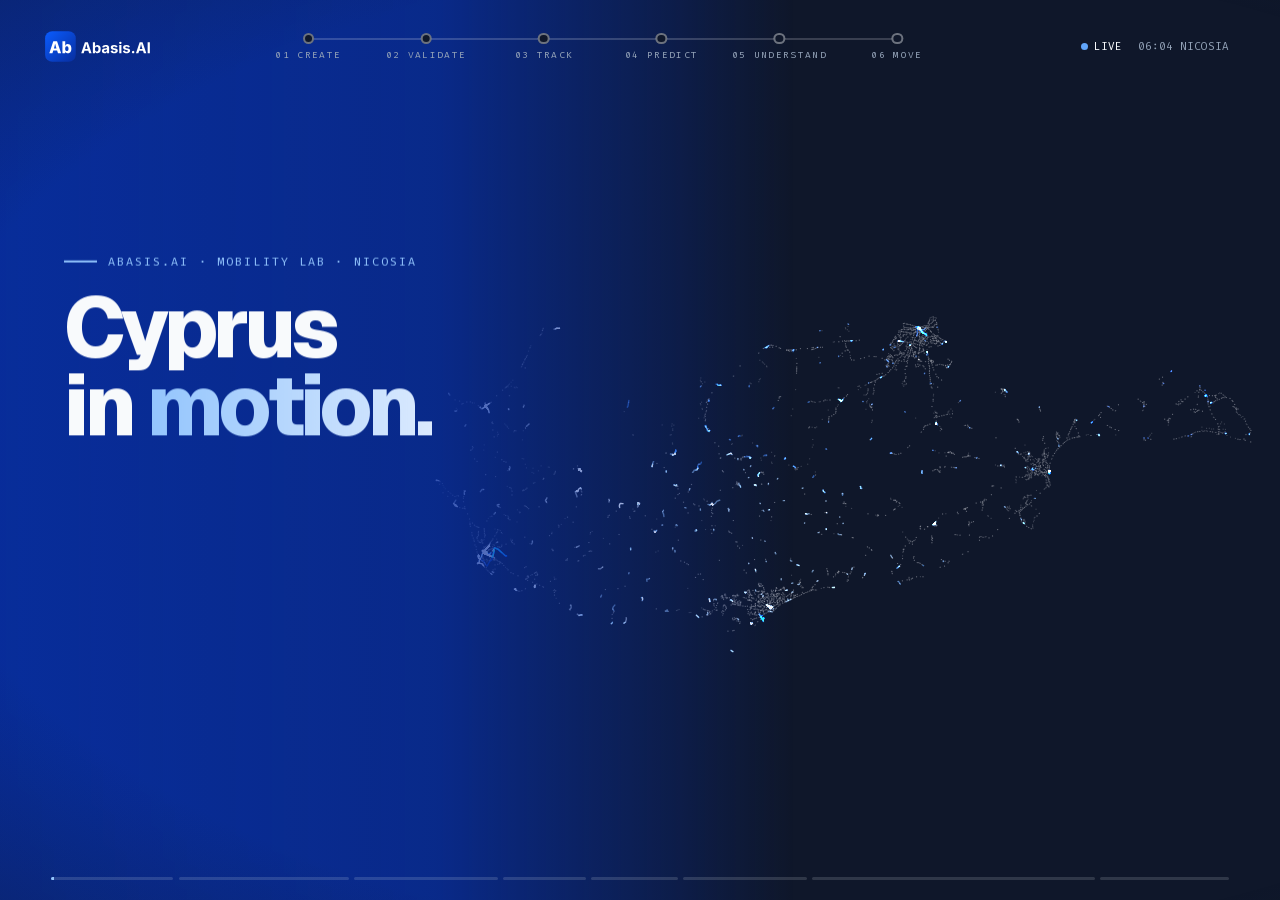
==== commit d96b6dbd: "Soften the editor health-check wording; one source for game route facts Co-Authored-By: Claude Opus " ====
--- a/show/index.html
+++ b/show/index.html
@@ -399,7 +399,7 @@
       html: `<div class="col-left" style="width:calc(var(--u)*36)">
         ${kick('Create · GTFS Web Editor')}
         <h2 data-in="400">Edit on a map. <em>Check before you publish.</em></h2>
-        <ol class="steps"><li data-in="3100">Every route and stop on a real map</li><li data-in="5000">Edit, reshape or clone a route in two clicks</li><li data-in="12300">Weekly timetables — one tick per day</li><li data-in="23600">A health check before export: 0 errors, 0 warnings</li></ol>
+        <ol class="steps"><li data-in="3100">Every route and stop on a real map</li><li data-in="5000">Edit, reshape or clone a route in two clicks</li><li data-in="12300">Weekly timetables — one tick per day</li><li data-in="23600">A built-in feed health check before export</li></ol>
       </div>
       <div class="col-right" style="width:calc(var(--u)*52)">
         ${browser('Transit Editor', `<video data-clip data-at="900" muted playsinline preload="auto" src="../media/gtfs-editor.mp4"></video>`, 600)}
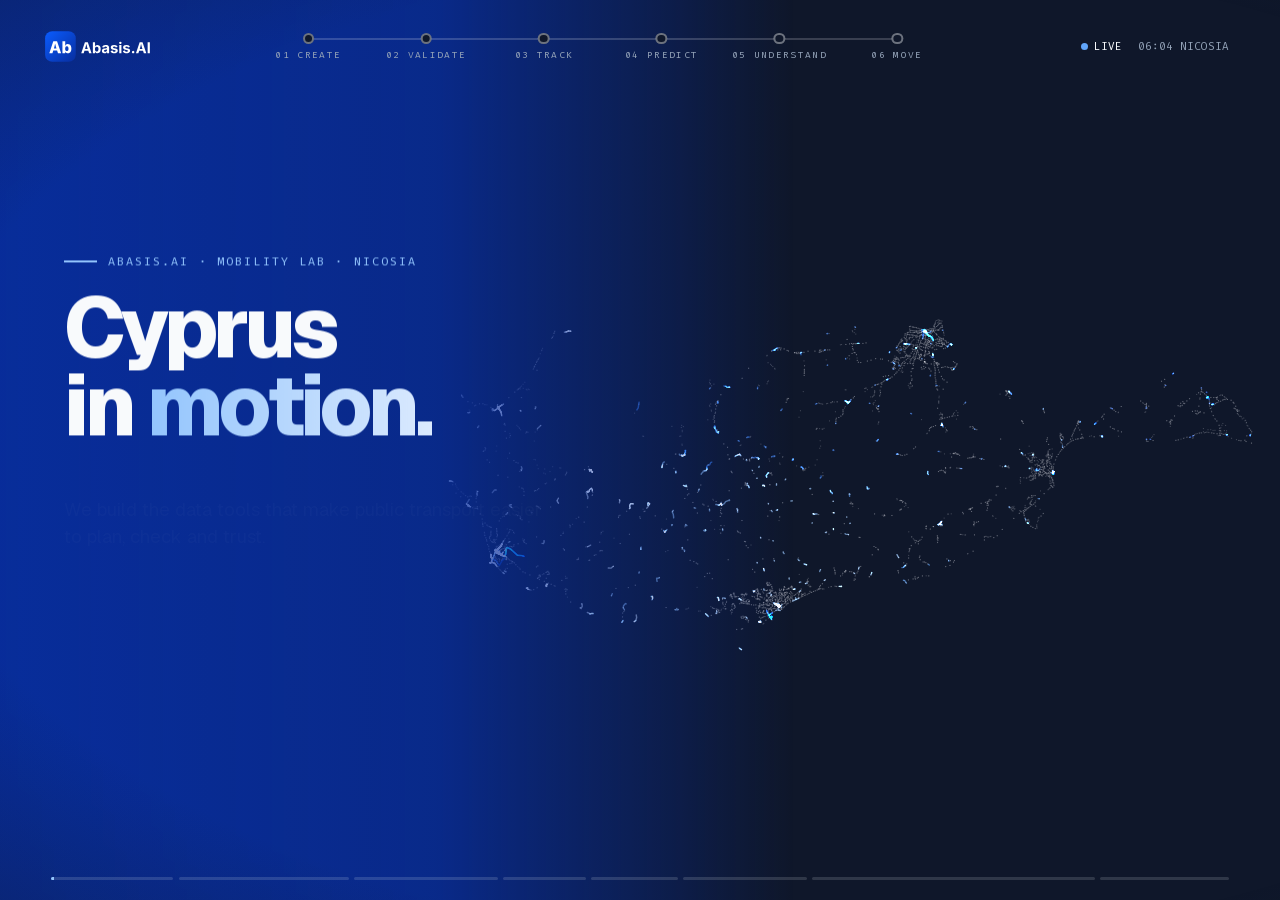
==== commit 6841008b: "Add a 1:47 cut with every project (show/?cut=short) The show engine gains a second timeline: an open" ====
--- a/show/index.html
+++ b/show/index.html
@@ -63,7 +63,7 @@
   .center .note { margin: 0 auto; max-width: calc(var(--u) * 56); }
   .stats { display: flex; gap: calc(var(--u) * 3); margin-bottom: calc(var(--u) * 2.4); }
   .center .stats { justify-content: center; }
-  .stat b { display: block; font-weight: 800; font-size: calc(var(--u) * 3.1); letter-spacing: -.045em; font-variant-numeric: tabular-nums; line-height: 1.05; }
+  .stat b { display: block; font-weight: 800; font-size: calc(var(--u) * 3.1); letter-spacing: -.045em; font-variant-numeric: tabular-nums; line-height: 1.05; white-space: nowrap; }
   .stat span { font-family: var(--mono); font-size: calc(var(--u) * .74); color: var(--blue-soft); text-transform: uppercase; letter-spacing: .14em; }
   .mega { font-weight: 800; font-size: calc(var(--u) * 7.6); letter-spacing: -.06em; line-height: 1; font-variant-numeric: tabular-nums; }
   .mega-sub { font-family: var(--mono); font-size: calc(var(--u) * 1.05); letter-spacing: .16em; text-transform: uppercase; color: var(--blue-soft); margin: calc(var(--u) * 1) 0 calc(var(--u) * 2.4); }
@@ -311,7 +311,7 @@
   const bike = O.bikestat, hmax = Math.max(...bike.hourly);
 
   // ---------- the show ----------
-  const SCENES = [
+  const FULL = [
     { id: 'open', ch: -1, dur: 15000, veil: 1, shade: 0, cam: [[0, 'prev'], [2200, 'islandRight']],
       map: t => ({ reveal: clamp(t / 7000), busAlpha: clamp((t - 6500) / 1500) }),
       html: `<div class="col-left">
@@ -725,6 +725,133 @@
         <div class="note" data-in="3000" style="margin-top:calc(var(--u)*2.4)">abasis.ai · gtfs.guru</div>
       </div>` }
   ];
+
+  // ---------- the short cut: every project in about 1:45 (?cut=short) ----------
+  const counter = (c, label) => kick(`${CH[c].n} ${CH[c].title} · ${label} / 12`, 150);
+  const intro = (p, c, label, statList, statusText) => `
+        ${counter(c, label)}
+        <h2 data-in="300">${p.name}</h2>
+        <p class="lede" data-in="800">${p.one}</p>
+        ${statList ? stats(statList, 1400) : ''}
+        <span class="pill" data-in="1900">${statusText || p.status}</span>`;
+  const clip = (url, src, from) => `<div class="col-right" style="width:calc(var(--u)*52)">${browser(url, `<video data-clip data-at="${-from}" muted playsinline preload="auto" src="../media/${src}"></video>`, 300)}</div>`;
+  const driverPhone = (at = 500) => `<div class="phone" data-in="${at}" data-fx="up" style="right:calc(var(--u)*5);top:calc(var(--u)*9.5)">
+        <div class="ph-top">DRIVER APP</div>
+        <div class="ph-card"><small>Vehicle</small><b>Bus 3</b></div>
+        <div class="ph-card"><small>Route</small><b>Morning run · 14 stops</b></div>
+        <div class="ph-go">● Trip in progress</div>
+        <div class="ph-log"></div>
+      </div>`;
+  const driverLog = (t, root) => {
+    const n = Math.floor(t / 1500), lines = [];
+    for (let k = n; k > n - 7 && k >= 0; k--) { const s = 7 * 3600 + 41 * 60 + k * 5; lines.push(`${hhmm(s)}:${String(s % 60).padStart(2, '0')}  position sent ✓`); }
+    root.querySelector('.ph-log').textContent = lines.join('\n');
+  };
+  const SHORT = [
+    { id: 's-open', ch: -1, dur: 7500, veil: 1, shade: 0, cam: [[0, 'prev'], [1600, 'islandRight']],
+      map: t => ({ reveal: clamp(t / 3200), busAlpha: clamp((t - 2800) / 900) }),
+      html: `<div class="col-left">
+        ${kick('Abasis.AI · Mobility Lab · Nicosia', 150)}
+        <h1 data-in="300">Cyprus<br>in <em>motion.</em></h1>
+        <p class="lede" data-in="900">Twelve projects that make public transport easier to plan, check and trust.</p>
+        ${stats([['860', 'bus routes'], ['5,249', 'stops'], ['51.7M', 'GPS positions']], 1500)}
+      </div>` },
+    { id: 's-kapnos', ch: 0, dur: 8000, veil: 1, shade: .35, speed: .6, cam: [[0, 'prev'], [1800, 'islandWide']],
+      map: () => ({ dim: .6 }),
+      html: `<div class="col-left" style="width:calc(var(--u)*36)">${intro(PR.kapnos, 0, 1, [['4', 'airport routes'], ['5,955', 'trips'], ['16,076', 'stop times']])}</div>
+      ${clip('Transit Editor', 'gtfs-editor.mp4', 9500)}` },
+    { id: 's-limassol', ch: 0, dur: 7500, veil: 1, shade: 0, speed: .6, cam: [[0, 'prev'], [1800, 'shuttle']],
+      map: t => ({ dim: .55, busAlpha: .25, feeds: [{ key: 'limassol', progress: clamp((t - 300) / 3200), leftLabels: ['Limassol', 'Larnaca Airport'] }] }),
+      html: `<div class="col-left">${intro(PR.limassol, 0, 2, PR.limassol.numbers)}</div>` },
+    { id: 's-guru', ch: 1, dur: 8500, veil: 1, shade: .35, speed: .5, cam: [[0, 'prev'], [1800, 'islandWide']],
+      map: () => ({ dim: .6 }),
+      html: `<div class="col-left" style="width:calc(var(--u)*36)">${intro(PR.guru, 1, 3, [['110', 'checks'], ['6.7×', 'faster*'], ['0 kB', 'uploaded · files stay local']])}
+        <div class="note" data-in="2300">*Whole-pipeline benchmark vs the Java validator 8.0.1 on a 16M-row feed; rule sets differ.</div></div>
+      ${clip('gtfs.guru', 'gtfs-guru.mp4', 6800)}` },
+    { id: 's-school', ch: 2, dur: 8000, veil: 1, shade: 0, speed: 1, cam: [[0, 'prev'], [1800, 'school']],
+      map: t => ({ focus: 'Limassol', busAlpha: .25, dim: .2, school: { alpha: clamp((t - 600) / 800) } }),
+      html: `<div class="col-left" style="width:calc(var(--u)*37)">${intro(PR.schoolbus, 2, 4, [['0', 'hardware boxes'], ['GTFS-RT', 'standard output'], ['5–20', 'pilot buses']])}
+        <div><span class="chip" data-in="2300">Simulated buses on real Limassol routes</span></div></div>
+      ${driverPhone()}`,
+      update: driverLog },
+    { id: 's-shadow', ch: 3, dur: 8500, veil: 1, shade: 0, speed: .25, cam: [[0, 'prev'], [1800, 'ghost']],
+      map: t => ({ focus: 'Nicosia', busAlpha: .2, dim: .15, ghost: { si: GHOST, phase: clamp((t - 600) / 7300), alpha: clamp((t - 300) / 600) } }),
+      html: `<div class="col-left" style="width:calc(var(--u)*37)">${intro(PR.shadow, 3, 5, PR.shadow.numbers)}</div>` },
+    { id: 's-timetable', ch: 4, dur: 8500, veil: 1, shade: .3, speed: .6, cam: [[0, 'prev'], [1800, 'nicosiaWide']],
+      map: () => ({ focus: 'Nicosia', dim: .5, pulse: { x: MOF.x, y: MOF.y, alpha: .8 } }),
+      html: `<div class="col-left" style="width:calc(var(--u)*36)">${intro(PR.timetable, 4, 6, [['11.9M', 'stop passages'], ['288', 'route groups'], ['82%', 'in the p10–p90 band']])}</div>
+      <div class="col-right" style="width:calc(var(--u)*42)">
+        <div class="mega" data-in="600"><span class="em">−<span data-count="25.7" data-dec="1" data-at="700" data-dur="1800">0</span>%</span></div>
+        <div class="mega-sub" data-in="800">arrival error vs the published timetable</div>
+        <div class="bars" data-in="1100">
+          <div class="lane"><span>Published timetable</span><div class="tr"><div data-bar="100" data-at="1300" style="background:var(--muted)"></div></div><b>4.94 min</b></div>
+          <div class="lane"><span>Historical median</span><div class="tr"><div data-bar="75.2" data-at="1500" style="background:var(--blue-mid)"></div></div><b>3.71 min</b></div>
+          <div class="lane"><span>Our CatBoost model</span><div class="tr"><div data-bar="74.3" data-at="1700" style="background:var(--blue)"></div></div><b>3.67 min</b></div>
+        </div>
+        <div class="note" data-in="2200">Mean absolute error · 260,000 held-out arrivals · 12–26 Oct 2026. Most of the gain comes from historical medians.</div>
+      </div>` },
+    { id: 's-motorist', ch: 5, dur: 8000, veil: 1, shade: .35, speed: .8, cam: [[0, 'prev'], [1800, 'islandWide']],
+      map: () => ({ dim: .6 }),
+      html: `<div class="col-left" style="width:calc(var(--u)*36)">${intro(PR.motorist, 5, 7, PR.motorist.numbers)}</div>
+      ${clip('Cyprus Motorist Hub · demo mode', 'motorist-hub.mp4', 1400)}` },
+    { id: 's-bikestat', ch: 5, dur: 8000, veil: 1, shade: .35, speed: .8, cam: [[0, 'prev'], [1800, 'islandWide']],
+      map: () => ({ dim: .6 }),
+      html: `<div class="col-left" style="width:calc(var(--u)*36)">${intro(PR.bikestat, 5, 8, PR.bikestat.numbers)}
+        <div class="note" data-in="2300">${PR.bikestat.note}</div></div>
+      ${clip('BikeStat · Nextbike Cyprus rentals', 'bikestat.mp4', 2600)}` },
+    { id: 's-exam', ch: 5, dur: 8500, veil: 1, shade: .3, speed: .8, cam: [[0, 'prev'], [1800, 'islandWide']],
+      map: () => ({ dim: .55 }),
+      html: `<div class="col-left" style="width:calc(var(--u)*36)">
+        ${counter(5, '9–10')}
+        <h2 data-in="300">BusRider &amp; ExamRide</h2>
+        <p class="lede" data-in="800">${PR.busrider.one} Plus a light request form for exam-day rides.</p>
+        ${stats(PR.busrider.numbers, 1400)}
+        <span class="pill" data-in="1900">BusRider · ${PR.busrider.status}</span><span class="pill" data-in="2100">ExamRide · ${PR.examride.status}</span>
+      </div>
+      <div class="col-right" style="width:calc(var(--u)*42)"><div class="flow">
+        ${PR.busrider.steps.map((st, i) => `<div class="fs" data-in="${700 + i * 450}" data-fx="left"><i>${i + 1}</i><div><b>${['Pick your exam', 'Your pickup point', 'Pay securely', 'Routes plan themselves'][i]}</b><span>${st}</span></div></div>`).join('')}
+      </div></div>` },
+    { id: 's-zelo', ch: 5, dur: 7500, veil: 1, shade: .3, speed: .8, cam: [[0, 'prev'], [1800, 'islandWide']],
+      map: () => ({ dim: .55 }),
+      html: `<div class="col-left" style="width:calc(var(--u)*36)">
+        ${counter(5, 11)}
+        <h2 data-in="300">${PR.zelo.name}</h2>
+        <p class="lede" data-in="800">${PR.zelo.one}</p>
+        ${steps(PR.zelo.steps, 1300, 350)}
+        <span class="pill" data-in="2900">${PR.zelo.status}</span>
+      </div>
+      <div class="phone" data-in="500" data-fx="up" style="right:calc(var(--u)*14);top:calc(var(--u)*9.5)">
+        <div class="tag-illus">ILLUSTRATION OF THE BOOKING FLOW</div>
+        <div class="ph-top">BOOK A PICKUP</div>
+        <div class="ph-card"><small>Identity</small><b>Verified ✓</b></div>
+        <div class="ph-card"><small>Pickup · today</small><b>Choose a 30-min slot</b></div>
+        <div class="slots">${['10:00', '10:30', '11:00', '11:30', '12:00', '12:30'].map((x, i) => `<span class="${i === 3 ? 'on' : ''}">${x}</span>`).join('')}</div>
+        <div class="ph-card"><small>Wallet</small><b>Top up with Stripe</b></div>
+        <div class="ph-go">Book slot</div>
+      </div>` },
+    { id: 's-cytransit', ch: 5, dur: 7500, veil: 1, shade: .35, speed: .8, cam: [[0, 'prev'], [1800, 'islandWide']],
+      map: () => ({ dim: .6 }),
+      html: `<div class="col-left" style="width:calc(var(--u)*34)">${intro(PR.cytransit, 5, 12, null)}
+        <div class="note" data-in="2300">${PR.cytransit.note}</div></div>
+      <div class="col-right" style="width:calc(var(--u)*44)"><div class="ring">
+        <svg viewBox="0 0 100 100" data-in="500"><circle cx="50" cy="50" r="36" fill="none" stroke="rgba(147,197,253,.35)" stroke-width=".35" stroke-dasharray="1.2 1.2"/></svg>
+        <div class="core"><div data-in="400" data-fx="scale">CyTransit<br>AI</div></div>
+        ${PR.cytransit.steps.map((st, i) => { const a = -Math.PI / 2 + i * Math.PI / 3; return `<div class="mod" style="left:${50 + 36 * Math.cos(a)}%;top:${50 + 36 * Math.sin(a)}%"><div data-in="${700 + i * 220}" data-fx="scale">${st}</div></div>`; }).join('')}
+      </div></div>` },
+    { id: 's-end', ch: 6, dur: 11000, veil: 0, shade: .55, hideQR: true, speed: 1, cam: [[0, 'prev'], [2500, 'island']],
+      map: t => ({ dim: clamp((t - 9800) / 1000) }),
+      html: `<div class="center">
+        ${kick('Abasis.AI · Nicosia, Cyprus', 150)}
+        <h1 data-in="300" style="font-size:calc(var(--u)*5.4)">Better data.<br><em>Better journeys.</em></h1>
+        <p class="lede" data-in="900">12 projects · create, validate, track, predict, understand, move</p>
+        <div class="qrs">
+          <div class="qrcard" data-in="1400" data-fx="scale"><img src="../assets/qr-site.svg" alt="QR code"><b>Explore all 12 projects</b><span>abasis-ltd.github.io/cyprus-in-motion</span></div>
+          <div class="qrcard" data-in="1700" data-fx="scale"><img src="../assets/qr-play.svg" alt="QR code"><b>Play Beat the Bus</b><span>60 seconds · real data</span></div>
+        </div>
+        <div class="note" data-in="2200" style="margin-top:calc(var(--u)*2.4)">abasis.ai · gtfs.guru</div>
+      </div>` }
+  ];
+  const SCENES = P.get('cut') === 'short' ? SHORT : FULL;
 
   // ---------- timeline ----------
   const START = [], TAU0 = [];
